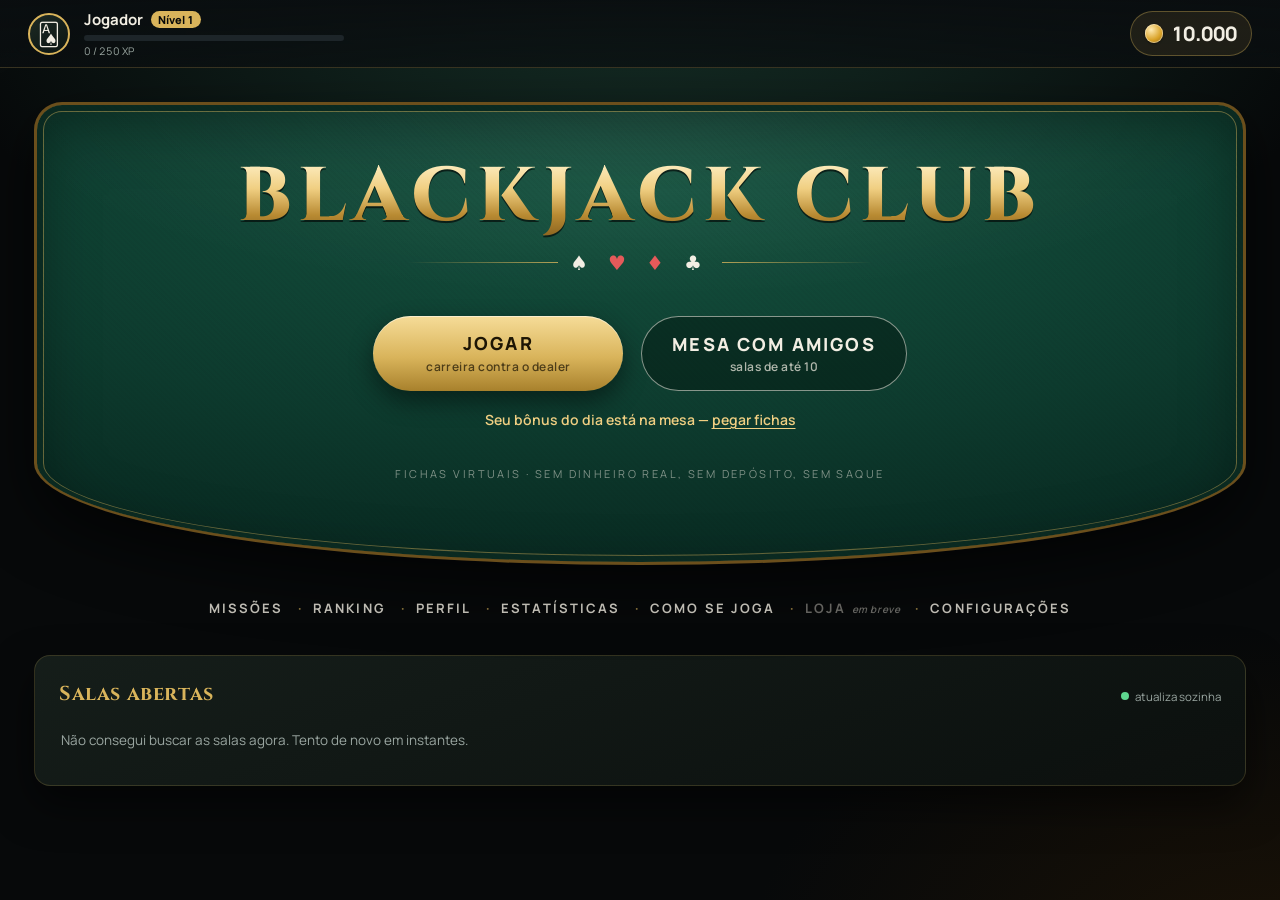
==== index.html @ 21fe03a3 "Menu refeito como mesa de feltro; itens secundarios viram linha de texto Co-Authored-By: Claude Opus" ====
<!doctype html>
<html lang="pt-BR">
<head>
<meta charset="utf-8">
<meta name="viewport" content="width=device-width, initial-scale=1, viewport-fit=cover">
<meta name="theme-color" content="#07090a">
<title>BlackJack Club</title>
<link rel="icon" href="data:image/svg+xml,<svg xmlns='http://www.w3.org/2000/svg' viewBox='0 0 32 32'><text y='26' font-size='26'>🂡</text></svg>">
<link rel="preconnect" href="https://fonts.googleapis.com">
<link rel="preconnect" href="https://fonts.gstatic.com" crossorigin>
<link rel="stylesheet" href="https://fonts.googleapis.com/css2?family=Cinzel:wght@600;700;800&family=Manrope:wght@400;500;600;700;800&display=swap">
<link rel="stylesheet" href="./src/ui/estilo.css">
</head>
<body>

<header id="topo">
  <button class="voltar" id="btn-voltar" hidden>← Menu</button>
  <div class="avatar" id="avatar">🂡</div>
  <div class="quem">
    <div class="nome"><span id="nome-jogador">Jogador</span><span class="nivel" id="nivel">Nível 1</span></div>
    <div class="barra"><i id="barra-xp" style="width:0%"></i></div>
    <div class="xp" id="texto-xp">0 / 250 XP</div>
  </div>
  <div id="saldo"><span class="moeda"></span> <span id="valor-saldo">0</span></div>
</header>

<main>
  <!-- ------------------------------------------------------------ menu -->
  <section class="tela rolavel ativa" id="tela-menu">
    <div class="folha">
      <!-- A entrada é uma mesa vista de cima: feltro, trilho dourado e a curva do lado
           dos jogadores. O que se faz no clube (jogar) fica em cima do feltro; o resto
           é uma linha de texto embaixo, como o cardápio da casa. -->
      <div class="mesa-entrada">
        <div class="marca">BLACKJACK CLUB</div>
        <div class="naipes">♠ <span class="r">♥</span> <span class="r">♦</span> ♣</div>
        <div class="acoes-entrada" id="acoes-entrada"></div>
        <button class="aviso-bonus" id="aviso-bonus" hidden></button>
        <div class="letreiro">Fichas virtuais · sem dinheiro real, sem depósito, sem saque</div>
      </div>
      <nav class="cardapio" id="menu-grade"></nav>

      <!-- Salas abertas já na entrada do jogo: quem chega vê onde tem mesa rolando. -->
      <div class="cartao">
        <div class="cabeca-salas">
          <h2>Salas abertas</h2>
          <span class="ao-vivo"><i></i> atualiza sozinha</span>
        </div>
        <div class="lista-salas" id="salas-abertas-menu"><div class="vazio">Procurando salas...</div></div>
      </div>
    </div>
  </section>

  <!-- ------------------------------------------------------------ jogo -->
  <section class="tela" id="tela-jogo">
    <div class="mesa" id="mesa">
      <div class="faixa-mesa"><b>BLACKJACK CLUB</b><span id="faixa-regras">BLACKJACK PAGA 3:2 · DEALER PARA NO 17</span></div>

      <div class="lado" id="lado-dealer">
        <div class="rotulo">Dealer <span id="valor-dealer"></span></div>
        <div class="maos"><div class="mao"><div class="cartas" id="cartas-dealer"></div></div></div>
      </div>

      <div class="meio"><div class="tiras" id="tiras-mesa"></div></div>

      <div class="lado" id="lado-jogador">
        <div class="maos" id="maos-jogador"></div>
        <div class="controles" id="controles">
          <div class="caixa-aposta" id="caixa-aposta">
            <span class="rot">APOSTA</span>
            <span class="vlr" id="valor-aposta">0</span>
            <button class="botao discreto" id="btn-limpar">LIMPAR</button>
            <button class="botao discreto" id="btn-repetir">REPETIR</button>
            <button class="botao discreto" id="btn-dobrar-aposta">DOBRAR</button>
          </div>
          <div class="fichas" id="fichas"></div>
          <div class="linha-botoes" id="acoes"></div>
          <div class="dica" id="dica"></div>
        </div>
      </div>
    </div>

    <aside class="lateral">
      <div class="cartao" style="grid-template-rows:auto auto">
        <h2 id="titulo-mesa">Mesa</h2>
        <div class="numeros" id="resumo-sessao"></div>
      </div>
      <div class="cartao">
        <h2>Últimas rodadas</h2>
        <div class="lista-rolagem" id="historico-lateral"></div>
      </div>
    </aside>
  </section>

  <!-- ----------------------------------------------------------- mesas -->
  <section class="tela rolavel" id="tela-mesas">
    <div class="folha">
      <div class="cartao">
        <h2>Escolha a mesa</h2>
        <div id="lista-mesas"></div>
      </div>
    </div>
  </section>

  <!-- --------------------------------------------------------- missões -->
  <section class="tela rolavel" id="tela-missoes">
    <div class="folha">
      <div class="cartao">
        <h2>Bônus diário</h2>
        <div class="trilha" id="trilha-bonus"></div>
        <div class="linha-botoes" style="margin-top:16px">
          <button class="botao ouro" id="btn-bonus">RESGATAR</button>
        </div>
      </div>
      <div class="grade-cartoes">
        <div class="cartao"><h2>Missões diárias</h2><div id="missoes-diarias"></div></div>
        <div class="cartao"><h2>Missões semanais</h2><div id="missoes-semanais"></div></div>
      </div>
      <div class="cartao"><h2>Conquistas</h2><div id="lista-conquistas"></div></div>
    </div>
  </section>

  <!-- ---------------------------------------------------- estatísticas -->
  <section class="tela rolavel" id="tela-estatisticas">
    <div class="folha">
      <div class="cartao"><h2>Estatísticas</h2><div class="numeros" id="numeros-stats"></div></div>
      <div class="cartao"><h2>Histórico de rodadas</h2><div id="historico-completo"></div></div>
    </div>
  </section>

  <!-- ---------------------------------------------------------- perfil -->
  <section class="tela rolavel" id="tela-perfil">
    <div class="folha">
      <div class="cartao">
        <h2>Perfil</h2>
        <div class="opcao">
          <div><b>Nome</b><small>Como você aparece no clube</small></div>
          <input class="entrada" id="entrada-nome" maxlength="18">
        </div>
        <div class="opcao">
          <div><b>Avatar</b><small>Escolha uma carta</small></div>
          <div class="linha-botoes" id="lista-avatares"></div>
        </div>
        <div class="numeros" id="numeros-perfil" style="margin-top:16px"></div>
      </div>
      <div class="cartao"><h2>Seus números para o ranking</h2><div class="numeros" id="numeros-ranking"></div>
        <p class="vazio">O ranking entre jogadores chega junto com o modo online, que precisa de servidor.
          Estes são os números que vão para lá.</p>
      </div>
    </div>
  </section>

  <!-- -------------------------------------------------------- tutorial -->
  <section class="tela rolavel" id="tela-tutorial">
    <div class="folha">
      <div class="cartao">
        <h2>Como se joga</h2>
        <div class="abas" id="tutorial-abas"></div>
      </div>
      <div class="cartao" id="tutorial-conteudo"></div>
      <div class="linha-botoes">
        <button class="botao discreto" id="btn-tutorial-anterior">ANTERIOR</button>
        <button class="botao ouro" id="btn-tutorial-proximo">PR&#211;XIMO</button>
      </div>
    </div>
  </section>

  <!-- --------------------------------------------------- configurações -->
  <section class="tela rolavel" id="tela-config">
    <div class="folha">
      <div class="cartao">
        <h2>Configurações</h2>
        <div class="opcao">
          <div><b>Música ambiente</b><small>Acorde grave no fundo da sala</small></div>
          <button class="chave" id="chave-musica"><i></i></button>
        </div>
        <div class="opcao">
          <div><b>Efeitos sonoros</b><small>Cartas, fichas e resultados</small></div>
          <button class="chave" id="chave-efeitos"><i></i></button>
        </div>
        <div class="opcao">
          <div><b>Tutorial</b><small>Rever as regras básicas do jogo</small></div>
          <button class="botao discreto" id="btn-tutorial">VER DE NOVO</button>
        </div>
        <div class="opcao">
          <div><b>Recomeçar</b><small>Apaga perfil, saldo, XP e histórico deste navegador</small></div>
          <button class="botao vermelho discreto" id="btn-zerar">APAGAR TUDO</button>
        </div>
      </div>
      <div class="cartao">
        <h2>Sobre</h2>
        <p class="vazio">BlackJack Club — modo carreira. 6 baralhos, Blackjack paga 3:2, dealer para no 17
          inclusive macio, late surrender e seguro 2:1. As fichas são virtuais e não têm nenhum valor
          fora do jogo.</p>
      </div>
    </div>
  </section>

  <!-- ------------------------------------------------ jogar com amigos -->
  <section class="tela rolavel" id="tela-amigos">
    <div class="folha">
      <div class="grade-cartoes">
        <div class="cartao">
          <h2>Criar sala</h2>
          <p class="vazio">Você define fichas iniciais, apostas, rodadas e tempo. Quem entrar
            joga com as fichas da sala, separadas da sua carreira.</p>
          <button class="botao ouro largo" id="btn-criar-sala" style="margin-top:14px">CRIAR SALA</button>
        </div>
        <div class="cartao">
          <h2>Entrar com código</h2>
          <p class="vazio">Seis letras e números, do jeito que o dono da mesa passou.</p>
          <div class="linha-botoes" style="margin-top:14px; justify-content:flex-start">
            <input class="entrada codigo-grande" id="entrada-codigo" placeholder="BX72K9" maxlength="6"
              autocomplete="off" autocapitalize="characters" spellcheck="false">
            <button class="botao verde" id="btn-entrar-codigo">ENTRAR</button>
          </div>
        </div>
      </div>
      <div class="cartao">
        <div class="cabeca-salas">
          <h2>Salas abertas</h2>
          <span class="ao-vivo"><i></i> atualiza sozinha</span>
        </div>
        <div class="lista-salas" id="salas-publicas"><div class="vazio">Procurando salas...</div></div>
      </div>
    </div>
  </section>

  <!-- ------------------------------------------------------ criar sala -->
  <section class="tela rolavel" id="tela-criar">
    <div class="folha">
      <div class="cartao">
        <h2>Regras da sala</h2>
        <div id="campos-criar"></div>
        <div class="linha-botoes" style="margin-top:18px">
          <button class="botao ouro largo" id="btn-confirmar-criar">ABRIR A MESA</button>
        </div>
      </div>
    </div>
  </section>

  <!-- ------------------------------------------------------- sala viva -->
  <section class="tela rolavel" id="tela-sala">
    <div class="folha" id="sala-lobby">
      <div class="cartao">
        <h2 id="lobby-nome">Sala</h2>
        <div class="convite">
          <div>
            <span class="rot">CÓDIGO DA SALA</span>
            <div class="codigo-sala" id="lobby-codigo">------</div>
          </div>
          <button class="botao discreto" id="btn-copiar-link">COPIAR CONVITE</button>
        </div>
        <div class="numeros" id="lobby-regras" style="margin-top:16px"></div>
      </div>
      <div class="cartao">
        <h2>Jogadores</h2>
        <div class="opcao">
          <div><b>Seu nome na mesa</b><small>D&#225; para trocar at&#233; a partida come&#231;ar</small></div>
          <div class="linha-botoes">
            <input class="entrada" id="lobby-meu-nome" maxlength="18" autocomplete="off">
            <button class="botao discreto" id="btn-salvar-nome">SALVAR</button>
          </div>
        </div>
        <div class="lugar-crupie" id="lobby-crupie" hidden>
          <span class="ic">🎩</span>
          <span><b>Crupiê</b><small id="lobby-crupie-quem"></small></span>
          <button class="botao ouro" id="btn-crupie">QUERO SER O CRUPIÊ</button>
        </div>
        <div id="lobby-jogadores"></div>
        <div class="linha-botoes" style="margin-top:16px">
          <button class="botao verde" id="btn-pronto">ESTOU PRONTO</button>
          <button class="botao ouro" id="btn-iniciar-partida" hidden>INICIAR PARTIDA</button>
        </div>
      </div>
    </div>

    <div class="mesa-online" id="sala-mesa" hidden>
      <div class="pano">
        <div class="feltro" id="feltro">
          <svg class="pintura" viewBox="0 0 1000 640" preserveAspectRatio="xMidYMid slice" aria-hidden="true">
            <!-- As curvas do letreiro ficam na faixa livre entre o dealer e os
                 lugares; os riscos brancos acompanham a borda da mesa. -->
            <defs>
              <path id="arco-alto" d="M 175 300 Q 500 208 825 300"></path>
              <path id="arco-baixo" d="M 230 352 Q 500 280 770 352"></path>
            </defs>
            <path d="M 80 292 Q 500 548 920 292" class="risco"></path>
            <path d="M 30 250 Q 500 540 970 250" class="risco fina"></path>
            <text class="texto-mesa grande">
              <textPath href="#arco-alto" startOffset="50%" text-anchor="middle">
                BLACKJACK PAGA 3 PARA 2
              </textPath>
            </text>
            <!-- Nada de regra do dealer aqui: no feltro fica o que interessa a
                 quem aposta. A regra do dealer mora no tutorial. -->
            <text class="texto-mesa media">
              <textPath href="#arco-baixo" startOffset="50%" text-anchor="middle" id="texto-limites">
                APOSTA DE 500 A 5.000
              </textPath>
            </text>
          </svg>

          <div class="topo-sala">
            <span class="canto">
              <span class="etiqueta" id="sala-rodada">Rodada</span>
              <button class="etiqueta so-celular" id="btn-ranking-celular">RANKING &#127942;</button>
            </span>
            <span class="etiqueta">Sala <b id="sala-codigo-mesa"></b></span>
          </div>

          <div class="lugar-dealer">
            <div class="rotulo"><span id="sala-nome-dealer">Dealer</span> <span id="sala-valor-dealer"></span></div>
            <div class="cartas" id="sala-cartas-dealer"></div>
          </div>

          <div class="lugares" id="sala-lugares"></div>
        </div>

        <div class="painel-inferior">
          <div class="relogio" id="sala-relogio" hidden></div>
          <div class="caixa-aposta">
            <span class="rot">SUAS FICHAS</span>
            <span class="vlr" id="sala-minhas-fichas">0</span>
          </div>
          <div class="linha-botoes" id="sala-fichas"></div>
          <div class="linha-botoes" id="sala-acoes"></div>
          <div class="dica" id="sala-dica"></div>
        </div>
      </div>

      <aside class="lateral">
        <div class="cartao" style="grid-template-rows:auto auto">
          <h2>Ranking da sala</h2>
          <div id="sala-ranking"></div>
        </div>
        <div class="cartao">
          <h2>Rodadas</h2>
          <div class="lista-rolagem" id="sala-historico"></div>
        </div>
      </aside>
    </div>
  </section>
</main>

<div id="anuncio"><b></b><span></span></div>
<div id="torradas"></div>

<div class="fundo-modal" id="modal">
  <div class="modal">
    <h2 id="modal-titulo"></h2>
    <div id="modal-corpo"></div>
    <div class="rodape" id="modal-rodape"></div>
  </div>
</div>

<script type="module" src="./src/ui/app.js"></script>
</body>
</html>
---- src/ui/estilo.css ----
/* BlackJack Club — cassino moderno: preto, verde fundo, dourado nos detalhes.
   Pensado para o toque primeiro; em telas largas o layout cresce em vez de
   sobrar espaço vazio. */

:root {
  --preto: #07090a;
  --carvao: #10161a;
  --feltro: #0d3b2e;
  --feltro-claro: #14513e;
  --feltro-borda: #072a20;
  --ouro: #d9b45b;
  --ouro-forte: #f0cf82;
  --creme: #f2eee3;
  --cinza: #9aa6a1;
  --verde: #5ed68f;
  --vermelho: #e55a5a;
  --azul: #6fa8dc;
  --raio: 16px;
  --sombra: 0 18px 42px rgba(0, 0, 0, .55);
  --topo: 68px;
  --carta-l: clamp(70px, min(20vw, 15vh), 108px);
  /* Manrope no texto; Cinzel, maiúscula romana de letreiro de cassino, no logo e nos títulos.
     Sem internet, cai nas fontes do sistema e nada quebra. */
  --fonte: 'Manrope', 'Segoe UI', system-ui, -apple-system, Roboto, sans-serif;
  --fonte-titulo: 'Cinzel', Georgia, 'Times New Roman', serif;
}

* { box-sizing: border-box; -webkit-tap-highlight-color: transparent; }

/* Regra de ouro: `hidden` esconde mesmo. Sem isto, qualquer `display: grid`
   escrito depois vence o atributo e o elemento continua na tela — foi assim
   que o lobby ficou aparecendo por cima da mesa. */
[hidden] { display: none !important; }

html, body {
  margin: 0;
  height: 100%;
  background: var(--preto);
  color: var(--creme);
  font-family: var(--fonte);
  overscroll-behavior: none;
  /* Números de largura igual: saldo e cronômetro não tremem quando mudam. */
  font-variant-numeric: tabular-nums;
  -webkit-font-smoothing: antialiased;
}

body {
  background:
    radial-gradient(1200px 700px at 50% -8%, #17342a 0%, transparent 62%),
    radial-gradient(900px 600px at 100% 110%, #1b1206 0%, transparent 60%),
    var(--preto);
}

button { font-family: inherit; color: inherit; border: 0; background: none; cursor: pointer; }
button:disabled { cursor: default; }
h1, h2, h3 { margin: 0; font-weight: 700; letter-spacing: .3px; }
h2 { font-family: var(--fonte-titulo); letter-spacing: .6px; }

/* ------------------------------------------------------------------ topo */

#topo {
  position: sticky; top: 0; z-index: 30;
  height: var(--topo);
  display: flex; align-items: center; gap: 14px;
  padding: 0 clamp(12px, 2.4vw, 28px);
  background: linear-gradient(180deg, rgba(10,14,16,.96), rgba(10,14,16,.72));
  backdrop-filter: blur(10px);
  border-bottom: 1px solid rgba(217, 180, 91, .22);
}

#topo .avatar {
  width: 42px; height: 42px; border-radius: 50%;
  display: grid; place-items: center; font-size: 22px;
  background: linear-gradient(145deg, #1d2a24, #0c1512);
  border: 2px solid var(--ouro);
  flex: none;
}

#topo .quem { min-width: 0; flex: 1; }
#topo .nome { font-weight: 700; font-size: 15px; display: flex; align-items: center; gap: 8px; }
#topo .nivel {
  font-size: 11px; color: var(--preto); background: var(--ouro);
  padding: 1px 7px; border-radius: 999px; font-weight: 800; white-space: nowrap;
}
#topo .nome span:first-child { overflow: hidden; text-overflow: ellipsis; white-space: nowrap; }
#topo .barra {
  margin-top: 5px; height: 6px; width: min(260px, 40vw);
  background: #1d2529; border-radius: 999px; overflow: hidden;
}
#topo .barra i { display: block; height: 100%; background: linear-gradient(90deg, var(--ouro), var(--ouro-forte)); }
#topo .xp { font-size: 10.5px; color: var(--cinza); margin-top: 3px; }

#saldo {
  display: flex; align-items: center; gap: 8px;
  font-weight: 800; font-size: clamp(15px, 2.4vw, 20px);
  padding: 8px 14px; border-radius: 999px;
  background: rgba(217, 180, 91, .1);
  border: 1px solid rgba(217, 180, 91, .35);
  white-space: nowrap;
}
#saldo.subindo { animation: pulsa-ouro .6s ease; }
@keyframes pulsa-ouro {
  50% { background: rgba(217, 180, 91, .34); transform: scale(1.06); }
}

.voltar {
  font-size: 14px; padding: 8px 14px; border-radius: 999px;
  border: 1px solid rgba(242, 238, 227, .22); color: var(--creme);
}
.voltar:hover { background: rgba(242, 238, 227, .08); }
/* Em tela estreita o botão vira só a seta, para o nome caber inteiro. */
@media (max-width: 480px) {
  .voltar { font-size: 0; padding: 9px 12px; }
  .voltar::before { content: '←'; font-size: 17px; }
}

/* ----------------------------------------------------------------- telas */

main { height: calc(100% - var(--topo)); overflow: hidden; }
.tela { display: none; height: 100%; overflow-y: auto; }
.tela.ativa { display: block; }
.tela.rolavel { padding: clamp(16px, 3vw, 34px); }

.folha {
  max-width: 1180px; margin: 0 auto;
  display: grid; gap: clamp(14px, 2vw, 22px);
}

.cartao {
  background: linear-gradient(160deg, rgba(23,32,28,.92), rgba(12,17,15,.92));
  border: 1px solid rgba(217, 180, 91, .18);
  border-radius: var(--raio);
  padding: clamp(16px, 2.4vw, 24px);
  box-shadow: var(--sombra);
}
.cartao h2 { font-size: clamp(16px, 2.2vw, 20px); color: var(--ouro); margin-bottom: 14px; }

/* ------------------------------------------------------------------ menu */

#tela-menu .folha { max-width: 1240px; }

/* A entrada: mesa de blackjack vista de cima. Feltro, trilho dourado em volta e a
   borda de baixo curva, que é o lado onde os jogadores sentam. */
.mesa-entrada {
  position: relative; text-align: center;
  padding: clamp(34px, 6vh, 64px) clamp(16px, 4vw, 48px) clamp(56px, 9vh, 96px);
  background:
    radial-gradient(90% 70% at 50% 0%, rgba(255,255,255,.07), transparent 60%),
    radial-gradient(120% 100% at 50% 20%, var(--feltro-claro) 0%, var(--feltro) 50%, #06201a 100%);
  border: 3px solid #6b4f1c;
  border-radius: 28px 28px 50% 50% / 28px 28px 22% 22%;
  box-shadow:
    inset 0 0 0 6px #0a2a21,
    inset 0 0 0 7px rgba(217,180,91,.45),
    inset 0 18px 60px rgba(0,0,0,.35),
    0 24px 60px rgba(0,0,0,.6);
  overflow: hidden;
}
/* Trama do feltro: listras finíssimas, só para o verde não parecer tinta chapada. */
.mesa-entrada::before {
  content: ''; position: absolute; inset: 0; pointer-events: none; opacity: .5;
  background: repeating-linear-gradient(45deg, rgba(0,0,0,.05) 0 2px, transparent 2px 4px);
}
.mesa-entrada > * { position: relative; }

.mesa-entrada .marca {
  font-family: var(--fonte-titulo);
  font-size: clamp(34px, 7vw, 76px);
  font-weight: 800; letter-spacing: .08em; line-height: 1.02;
  background: linear-gradient(180deg, #fff1c9 0%, var(--ouro-forte) 38%, #b88a32 72%, #8a6420 100%);
  -webkit-background-clip: text; background-clip: text; color: transparent;
  filter: drop-shadow(0 2px 0 rgba(0,0,0,.6));
}
.mesa-entrada .naipes {
  display: flex; align-items: center; justify-content: center; gap: 12px;
  font-size: clamp(15px, 2.2vw, 20px); letter-spacing: 8px; margin-top: 12px; color: var(--creme);
}
.mesa-entrada .naipes::before, .mesa-entrada .naipes::after {
  content: ''; height: 1px; width: clamp(40px, 12vw, 150px);
  background: linear-gradient(90deg, transparent, rgba(217,180,91,.8));
}
.mesa-entrada .naipes::after { transform: scaleX(-1); }
.mesa-entrada .naipes .r { color: var(--vermelho); }

.acoes-entrada {
  display: flex; justify-content: center; gap: clamp(10px, 2vw, 18px); flex-wrap: wrap;
  margin-top: clamp(26px, 4.5vh, 42px);
}
.acao-entrada {
  min-width: min(100%, 250px); padding: 15px 30px; border-radius: 999px;
  display: grid; gap: 2px; justify-items: center;
  transition: transform .14s ease, box-shadow .14s ease, background .14s ease;
}
.acao-entrada b { font-size: clamp(15px, 1.8vw, 18px); font-weight: 800; letter-spacing: .12em; }
.acao-entrada span { font-size: 12px; font-weight: 600; letter-spacing: .04em; opacity: .72; }
.acao-entrada:hover { transform: translateY(-2px); }
.acao-entrada.principal {
  background: linear-gradient(180deg, #f6dc98, var(--ouro) 55%, #a8812c);
  color: #1d1504;
  box-shadow: 0 1px 0 rgba(255,255,255,.5) inset, 0 10px 24px rgba(0,0,0,.45);
}
.acao-entrada.principal:hover { box-shadow: 0 1px 0 rgba(255,255,255,.5) inset, 0 14px 30px rgba(0,0,0,.5); }
.acao-entrada.secundaria {
  color: var(--creme); background: rgba(4,20,15,.45);
  border: 1.5px solid rgba(242,238,227,.55);
}
.acao-entrada.secundaria:hover { background: rgba(4,20,15,.7); border-color: var(--creme); }

.aviso-bonus {
  display: block; margin: 18px auto 0; font-size: 14px; color: var(--ouro-forte); font-weight: 600;
}
.aviso-bonus u { text-underline-offset: 3px; }
.aviso-bonus:hover u { color: #fff1c9; }

/* Letreiro impresso no feltro, como o "BLACKJACK PAGA 3 PARA 2" de uma mesa. */
.mesa-entrada .letreiro {
  margin-top: clamp(22px, 4vh, 36px);
  font-size: 11px; letter-spacing: .22em; text-transform: uppercase;
  color: rgba(242,238,227,.5);
}

/* O resto da casa: uma linha de texto, sem caixa nem ícone. */
.cardapio {
  display: flex; flex-wrap: wrap; justify-content: center; align-items: center;
  gap: 4px clamp(6px, 1.4vw, 14px);
  padding: 2px 0 6px;
}
.item-cardapio {
  position: relative; padding: 10px 8px;
  font-size: 13px; font-weight: 700; letter-spacing: .16em; text-transform: uppercase;
  color: rgba(242,238,227,.78);
  transition: color .14s ease;
}
.item-cardapio:not(:last-child)::after {
  content: '·'; position: absolute; right: calc(-1 * clamp(6px, 1.4vw, 14px) / 2 - 3px);
  color: rgba(217,180,91,.6); letter-spacing: 0;
}
.item-cardapio:hover { color: var(--ouro-forte); }
.item-cardapio.breve { color: rgba(242,238,227,.4); }
.item-cardapio small { font-size: 10px; letter-spacing: .06em; text-transform: none; font-weight: 600; font-style: italic; }

/* No celular o cardápio vira lista de duas colunas com filete entre as linhas. */
@media (max-width: 560px) {
  .mesa-entrada { border-radius: 22px 22px 50% 50% / 22px 22px 12% 12%; }
  .acao-entrada { width: 100%; }
  .cardapio { display: grid; grid-template-columns: 1fr 1fr; gap: 0; }
  .item-cardapio { padding: 14px 6px; border-bottom: 1px solid rgba(217,180,91,.14); }
  .item-cardapio::after { display: none; }
  .item-cardapio:last-child:nth-child(odd) { grid-column: 1 / -1; border-bottom: 0; }
}

/* ------------------------------------------------------------- mesa/jogo */

#tela-jogo { display: none; }
#tela-jogo.ativa { display: grid; }
#tela-jogo {
  grid-template-columns: 1fr;
  grid-template-rows: 1fr;
  height: 100%;
}
@media (min-width: 1100px) {
  #tela-jogo.ativa { grid-template-columns: minmax(0, 1fr) 330px; gap: 18px; padding: 18px; }
}

.mesa {
  position: relative;
  display: grid;
  grid-template-rows: auto 1fr auto;
  min-height: 0;
  padding: clamp(8px, 1.6vh, 18px) clamp(10px, 2vw, 22px) clamp(10px, 2vh, 18px);
  background:
    radial-gradient(120% 78% at 50% 6%, var(--feltro-claro) 0%, var(--feltro) 46%, #071f18 100%);
  border: 2px solid rgba(217, 180, 91, .28);
  border-radius: clamp(18px, 3vw, 34px);
  box-shadow: inset 0 0 90px rgba(0,0,0,.5), var(--sombra);
  overflow: hidden;
}
@media (max-width: 1099px) { .mesa { border-radius: 0; border-left: 0; border-right: 0; } }

.mesa::after {
  content: ''; position: absolute; inset: 14px;
  border: 1px solid rgba(217, 180, 91, .16); border-radius: inherit; pointer-events: none;
}

.faixa-mesa {
  position: absolute; left: 50%; top: 42%; transform: translate(-50%, -50%);
  text-align: center; pointer-events: none; opacity: .18;
}
.faixa-mesa b { font-family: var(--fonte-titulo); font-size: clamp(17px, 2.9vw, 30px); letter-spacing: 5px; color: var(--ouro-forte); }
.faixa-mesa span { display: block; font-size: clamp(10px, 1.4vw, 13px); letter-spacing: 3px; color: var(--creme); }

/* O miolo da mesa: em tela larga ele fica limpo, porque a lateral já mostra os
   números. Em celular, onde não existe lateral, esse espaço vira o painel. */
.meio { display: grid; place-items: center; min-height: 0; z-index: 2; }
.tiras { display: none; gap: 8px; flex-wrap: wrap; justify-content: center; max-width: 92%; }
@media (max-width: 1099px) { .tiras { display: flex; } }
/* No celular as pílulas ocupam o miolo, então a marca d'água sai de cena. */
@media (max-width: 1099px) { .faixa-mesa { display: none; } }
.pilula {
  display: inline-flex; align-items: baseline; gap: 5px;
  font-size: 11.5px; color: rgba(242,238,227,.66);
  background: rgba(7,9,10,.42); border: 1px solid rgba(217,180,91,.22);
  padding: 5px 11px; border-radius: 999px;
}
.pilula b { font-size: 14px; color: var(--ouro-forte); }
.pilula.mais b { color: var(--verde); }
.pilula.menos b { color: var(--vermelho); }
.marcas { display: flex; gap: 5px; align-items: center; }
.marca-res { width: 9px; height: 9px; border-radius: 50%; background: var(--cinza); }
.marca-res.ganhou { background: var(--verde); }
.marca-res.perdeu { background: var(--vermelho); }
.marca-res.empatou { background: var(--azul); }
.marca-res.bj { background: var(--ouro); }

.lado { display: grid; justify-items: center; gap: 6px; z-index: 2; }
.lado .rotulo {
  font-size: 11px; letter-spacing: 2.4px; color: rgba(242,238,227,.62); text-transform: uppercase;
}

.maos { display: flex; gap: clamp(8px, 1.6vw, 20px); justify-content: center; flex-wrap: wrap; }

.mao { display: grid; justify-items: center; gap: 6px; padding: 8px; border-radius: 14px; transition: background .2s; }
.mao.ativa { background: rgba(217, 180, 91, .12); box-shadow: 0 0 0 1px rgba(217,180,91,.35) inset; }
.mao .cartas { display: flex; }
.mao .cartas .carta:not(:first-child) { margin-left: calc(var(--carta-l) * -0.2); }
/* Mão comprida encolhe o leque em vez de vazar a tela. */
.mao .cartas:has(.carta:nth-child(5)) .carta:not(:first-child) { margin-left: calc(var(--carta-l) * -0.46); }
.mao .info { display: flex; align-items: center; gap: 8px; }

.valor {
  font-weight: 800; font-size: clamp(13px, 1.9vw, 17px);
  padding: 3px 11px; border-radius: 999px;
  background: rgba(7,9,10,.72); border: 1px solid rgba(242,238,227,.2);
}
.valor.bom { border-color: var(--verde); color: var(--verde); }
.valor.ruim { border-color: var(--vermelho); color: var(--vermelho); }
.valor.bj { border-color: var(--ouro); color: var(--ouro-forte); }

.etiqueta {
  font-size: 10.5px; font-weight: 800; letter-spacing: 1px;
  padding: 3px 9px; border-radius: 999px; background: rgba(0,0,0,.5);
  border: 1px solid rgba(242,238,227,.24);
}
.etiqueta.ganhou { border-color: var(--verde); color: var(--verde); }
.etiqueta.perdeu { border-color: var(--vermelho); color: var(--vermelho); }
.etiqueta.empatou { border-color: var(--azul); color: var(--azul); }

.aposta-na-mesa {
  display: inline-flex; align-items: center; gap: 6px;
  font-size: 12px; font-weight: 700; color: var(--ouro-forte);
  background: rgba(7,9,10,.6); padding: 3px 10px; border-radius: 999px;
  border: 1px solid rgba(217,180,91,.3);
}

/* -------------------------------------------------------------- cartas */

.carta {
  position: relative;
  width: var(--carta-l);
  aspect-ratio: 5 / 7;
  perspective: 900px;
  transform-style: preserve-3d;
  transition: transform .45s cubic-bezier(.2,.8,.3,1);
  flex: none;
}
.carta .face {
  position: absolute; inset: 0;
  border-radius: calc(var(--carta-l) * .09);
  backface-visibility: hidden;
  box-shadow: 0 6px 16px rgba(0,0,0,.45);
  transition: transform .45s cubic-bezier(.2,.8,.3,1);
}
.carta .frente {
  background: linear-gradient(160deg, #fffdf7, #eae3d2);
  color: #16191c;
  transform: rotateY(0deg);
  display: grid;
  padding: 6%;
}
.carta.vermelha .frente { color: #c0392b; }
.carta .verso {
  transform: rotateY(180deg);
  background:
    repeating-linear-gradient(45deg, #17493a 0 6px, #0f3a2d 6px 12px);
  border: 2px solid var(--ouro);
}
.carta .verso span {
  position: absolute; inset: 14%;
  border: 1px solid rgba(217,180,91,.55); border-radius: 4px;
}
.carta.virada .frente { transform: rotateY(-180deg); }
.carta.virada .verso { transform: rotateY(0deg); }

.carta .canto {
  font-family: var(--fonte-titulo); font-weight: 700; line-height: 1;
  font-size: calc(var(--carta-l) * .22);
  display: flex; flex-direction: column; align-items: center;
}
.carta .canto i { font-style: normal; font-size: calc(var(--carta-l) * .2); }
.carta .canto.cima { align-self: start; justify-self: start; }
.carta .canto.baixo { align-self: end; justify-self: end; transform: rotate(180deg); }
.carta .centro {
  position: absolute; inset: 0; display: grid; place-items: center;
  font-size: calc(var(--carta-l) * .46); opacity: .92;
}

.carta.entrando { animation: chega-carta .34s cubic-bezier(.2,.8,.3,1); }
@keyframes chega-carta {
  from { transform: translate(38vw, -34vh) rotate(22deg) scale(.7); opacity: 0; }
  to { transform: none; opacity: 1; }
}

/* ------------------------------------------------------------- controles */

.controles { display: grid; gap: 10px; justify-items: center; z-index: 3; }

.fichas { display: flex; gap: clamp(6px, 1.4vw, 12px); flex-wrap: wrap; justify-content: center; }
.ficha {
  width: clamp(48px, 7.4vmin, 66px); height: clamp(48px, 7.4vmin, 66px);
  border-radius: 50%; display: grid; place-items: center;
  font-weight: 800; font-size: clamp(11px, 1.7vmin, 14px); color: #fff;
  border: 3px dashed rgba(255,255,255,.75);
  box-shadow: 0 6px 14px rgba(0,0,0,.45);
  transition: transform .12s ease, filter .12s ease;
}
.ficha:hover:not(:disabled) { transform: translateY(-4px); }
.ficha:disabled { filter: grayscale(.8) brightness(.55); }
.ficha.f50 { background: radial-gradient(circle at 34% 28%, #6fb3ff, #1c5fa8); }
.ficha.f100 { background: radial-gradient(circle at 34% 28%, #7be0a1, #17794a); }
.ficha.f500 { background: radial-gradient(circle at 34% 28%, #ff8b8b, #a32020); }
.ficha.f1000 { background: radial-gradient(circle at 34% 28%, #d5b3ff, #5a2ea6); }
.ficha.f5000 { background: radial-gradient(circle at 34% 28%, #ffd98b, #a87611); }
.ficha.f10000 { background: radial-gradient(circle at 34% 28%, #d8e2e6, #5a6a70); color: #10161a; }

.linha-botoes { display: flex; gap: 10px; flex-wrap: wrap; justify-content: center; }

.botao {
  min-height: 52px; min-width: 116px;
  padding: 0 clamp(16px, 2.4vw, 26px);
  border-radius: 14px;
  font-weight: 800; font-size: clamp(13px, 1.9vw, 16px); letter-spacing: .6px;
  background: linear-gradient(165deg, #1e2a26, #121a17);
  border: 1px solid rgba(217,180,91,.38);
  color: var(--creme);
  transition: transform .12s ease, box-shadow .12s ease, opacity .12s;
}
.botao:hover:not(:disabled) { transform: translateY(-2px); box-shadow: 0 10px 22px rgba(0,0,0,.4); }
.botao:active:not(:disabled) { transform: translateY(0); }
.botao:disabled { opacity: .34; }
.botao.ouro { background: linear-gradient(165deg, var(--ouro-forte), #a17c25); color: #1a1405; border-color: #f7e2ac; }
.botao.verde { background: linear-gradient(165deg, #3fa46c, #1c6440); border-color: #6fe0a3; }
.botao.vermelho { background: linear-gradient(165deg, #c0504e, #7c2b2a); border-color: #ef9a98; }
.botao.discreto { min-height: 42px; min-width: 0; font-size: 13px; border-color: rgba(242,238,227,.2); }
.botao.largo { min-width: 190px; }

.caixa-aposta {
  display: flex; align-items: center; gap: 12px; flex-wrap: wrap; justify-content: center;
  background: rgba(7,9,10,.55); border: 1px solid rgba(217,180,91,.3);
  padding: 8px 16px; border-radius: 999px;
}
.caixa-aposta .rot { font-size: 11px; letter-spacing: 2px; color: var(--cinza); }
.caixa-aposta .vlr { font-size: clamp(17px, 2.6vw, 23px); font-weight: 800; color: var(--ouro-forte); }

.dica { font-size: 12px; color: rgba(242,238,227,.6); text-align: center; min-height: 16px; }

/* ------------------------------------------------------------- lateral */

.lateral { display: none; min-height: 0; grid-template-rows: auto 1fr; gap: 14px; }
@media (min-width: 1100px) { .lateral { display: grid; } }
.lateral .cartao { overflow: hidden; display: grid; grid-template-rows: auto 1fr; min-height: 0; }
.lista-rolagem { overflow-y: auto; display: grid; gap: 8px; align-content: start; padding-right: 4px; }

.linha-hist {
  display: grid; grid-template-columns: 1fr auto; gap: 4px 10px;
  padding: 9px 11px; border-radius: 10px;
  background: rgba(255,255,255,.035); border-left: 3px solid var(--cinza);
  font-size: 12.5px;
}
.linha-hist.ganhou { border-left-color: var(--verde); }
.linha-hist.perdeu { border-left-color: var(--vermelho); }
.linha-hist.empatou { border-left-color: var(--azul); }
.linha-hist.bj { border-left-color: var(--ouro); }
.linha-hist .lucro { font-weight: 800; }
.linha-hist .lucro.mais { color: var(--verde); }
.linha-hist .lucro.menos { color: var(--vermelho); }
.linha-hist .cartas-txt { grid-column: 1 / -1; color: var(--cinza); font-size: 11.5px; }

/* --------------------------------------------------------------- avisos */

#anuncio {
  position: fixed; left: 50%; top: 40%; transform: translate(-50%, -50%) scale(.85);
  z-index: 60; pointer-events: none; opacity: 0;
  text-align: center; padding: 18px 40px; border-radius: 20px;
  background: rgba(7,9,10,.82); border: 2px solid var(--ouro);
  box-shadow: 0 24px 60px rgba(0,0,0,.6); backdrop-filter: blur(6px);
}
#anuncio.aparece { animation: anuncia 1.5s ease forwards; }
#anuncio b { display: block; font-size: clamp(24px, 5vw, 44px); letter-spacing: 2px; color: var(--ouro-forte); }
#anuncio span { display: block; font-size: clamp(13px, 2vw, 17px); color: var(--creme); margin-top: 4px; }
#anuncio.ganhou { border-color: var(--verde); }
#anuncio.ganhou b { color: var(--verde); }
#anuncio.perdeu { border-color: var(--vermelho); }
#anuncio.perdeu b { color: var(--vermelho); }
@keyframes anuncia {
  0% { opacity: 0; transform: translate(-50%, -50%) scale(.8); }
  16% { opacity: 1; transform: translate(-50%, -50%) scale(1.04); }
  26% { transform: translate(-50%, -50%) scale(1); }
  78% { opacity: 1; }
  100% { opacity: 0; transform: translate(-50%, -58%) scale(1); }
}

#torradas { position: fixed; right: 16px; bottom: 16px; z-index: 70; display: grid; gap: 8px; justify-items: end; }
.torrada {
  background: rgba(12,20,17,.95); border: 1px solid var(--ouro);
  border-radius: 12px; padding: 11px 16px; font-size: 13px; font-weight: 600;
  box-shadow: var(--sombra); animation: torra 3.4s ease forwards;
  max-width: min(320px, 78vw);
}
.torrada .premio { color: var(--ouro-forte); font-weight: 800; }
@keyframes torra {
  0% { opacity: 0; transform: translateX(30px); }
  8%, 86% { opacity: 1; transform: none; }
  100% { opacity: 0; transform: translateX(30px); }
}

/* --------------------------------------------------------------- modais */

.fundo-modal {
  position: fixed; inset: 0; z-index: 80;
  display: none; align-items: center; justify-content: center;
  background: rgba(4,7,6,.72); backdrop-filter: blur(5px); padding: 20px;
}
.fundo-modal.aberto { display: flex; }
.modal {
  width: min(560px, 100%); max-height: 86vh; overflow-y: auto;
  background: linear-gradient(160deg, #18221e, #0c1310);
  border: 1px solid var(--ouro); border-radius: 20px;
  padding: clamp(20px, 3vw, 30px); box-shadow: var(--sombra);
}
.modal h2 { color: var(--ouro); font-size: clamp(18px, 3vw, 24px); margin-bottom: 10px; }
.modal p { color: rgba(242,238,227,.82); line-height: 1.6; font-size: 14.5px; }
.modal .rodape { display: flex; gap: 10px; justify-content: flex-end; margin-top: 18px; flex-wrap: wrap; }

/* --------------------------------------------------------------- listas */

.grade-cartoes { display: grid; gap: clamp(12px, 1.8vw, 18px); grid-template-columns: repeat(auto-fit, minmax(270px, 1fr)); }

.item {
  display: grid; grid-template-columns: auto 1fr auto; gap: 12px; align-items: center;
  padding: 13px 15px; border-radius: 12px;
  background: rgba(255,255,255,.04); border: 1px solid rgba(242,238,227,.08);
}
.item + .item { margin-top: 9px; }
.item .ic { font-size: 22px; }
.item b { display: block; font-size: 14px; }
.item small { color: var(--cinza); font-size: 12px; }
.item.feito { border-color: rgba(94,214,143,.45); background: rgba(94,214,143,.08); }
.item .premio { color: var(--ouro-forte); font-weight: 800; font-size: 13px; white-space: nowrap; }

.progresso { height: 6px; border-radius: 999px; background: rgba(0,0,0,.45); margin-top: 7px; overflow: hidden; }
.progresso i { display: block; height: 100%; background: linear-gradient(90deg, var(--verde), #a8f0c6); }

.numeros { display: grid; gap: 10px; grid-template-columns: repeat(auto-fit, minmax(140px, 1fr)); }
.numero {
  padding: 14px; border-radius: 12px; text-align: center;
  background: rgba(255,255,255,.04); border: 1px solid rgba(242,238,227,.08);
}
.numero b { display: block; font-size: clamp(18px, 2.6vw, 24px); color: var(--ouro-forte); }
.numero span { font-size: 11.5px; color: var(--cinza); letter-spacing: .4px; }

.mesa-item {
  display: grid; grid-template-columns: 1fr auto; gap: 8px; align-items: center;
  padding: 15px 17px; border-radius: 14px; width: 100%; text-align: left;
  background: linear-gradient(150deg, rgba(23,32,28,.9), rgba(12,17,15,.9));
  border: 1px solid rgba(217,180,91,.2);
}
.mesa-item + .mesa-item { margin-top: 10px; }
.mesa-item:hover:not(:disabled) { border-color: var(--ouro); }
.mesa-item:disabled { opacity: .45; }
.mesa-item.escolhida { border-color: var(--verde); background: rgba(94,214,143,.1); }
.mesa-item b { font-size: 16px; }
.mesa-item small { display: block; color: var(--cinza); font-size: 12.5px; margin-top: 3px; }
.mesa-item .req { font-size: 11.5px; color: var(--ouro-forte); }

.trilha { display: flex; gap: 8px; flex-wrap: wrap; }
.dia {
  flex: 1 1 88px; padding: 12px 8px; border-radius: 12px; text-align: center;
  background: rgba(255,255,255,.04); border: 1px solid rgba(242,238,227,.1);
}
.dia.passou { border-color: rgba(94,214,143,.5); background: rgba(94,214,143,.1); }
.dia.hoje { border-color: var(--ouro); background: rgba(217,180,91,.14); }
.dia span { display: block; font-size: 11px; color: var(--cinza); }
.dia b { font-size: 15px; color: var(--ouro-forte); }

.opcao { display: flex; align-items: center; justify-content: space-between; gap: 14px; padding: 12px 0; }
.opcao + .opcao { border-top: 1px solid rgba(242,238,227,.08); }
.opcao b { font-size: 14px; }
.opcao small { display: block; color: var(--cinza); font-size: 12px; }

.chave { width: 52px; height: 30px; border-radius: 999px; background: #2a3430; position: relative; flex: none; border: 1px solid rgba(242,238,227,.14); }
.chave i { position: absolute; top: 3px; left: 3px; width: 22px; height: 22px; border-radius: 50%; background: var(--cinza); transition: .18s; }
.chave.ligada { background: rgba(94,214,143,.3); border-color: var(--verde); }
.chave.ligada i { left: 25px; background: var(--verde); }

.entrada {
  background: rgba(0,0,0,.4); border: 1px solid rgba(242,238,227,.2);
  border-radius: 10px; padding: 10px 14px; color: var(--creme); font-size: 15px; font-family: inherit;
  width: min(280px, 100%);
}
.entrada:focus { outline: 1px solid var(--ouro); }

.moeda {
  display: inline-block; width: .92em; height: .92em; border-radius: 50%;
  background: radial-gradient(circle at 34% 30%, #ffeab0, #d9a227 58%, #8a6111);
  box-shadow: inset 0 0 0 1px rgba(255,255,255,.45), 0 1px 2px rgba(0,0,0,.4);
  vertical-align: -.09em; flex: none;
}

.vazio { color: var(--cinza); font-size: 13.5px; padding: 12px 2px; }

/* ------------------------------------------------- jogar com amigos */

.codigo-grande {
  font-size: clamp(20px, 4vw, 28px); font-weight: 800; letter-spacing: 6px;
  text-align: center; text-transform: uppercase; width: min(220px, 60vw);
}

.convite {
  display: flex; align-items: center; justify-content: space-between; gap: 14px; flex-wrap: wrap;
  background: rgba(217,180,91,.09); border: 1px solid rgba(217,180,91,.35);
  border-radius: 14px; padding: 14px 18px;
}
.convite .rot { font-size: 11px; letter-spacing: 2px; color: var(--cinza); }
.codigo-sala {
  font-size: clamp(26px, 5vw, 38px); font-weight: 800; letter-spacing: 8px; color: var(--ouro-forte);
}

.linha-campo { display: grid; gap: 6px; margin-bottom: 14px; }
.linha-campo > span { font-size: 13px; color: var(--cinza); }
.linha-campo .entrada { width: 100%; }
.dupla { display: grid; gap: 14px; grid-template-columns: repeat(auto-fit, minmax(180px, 1fr)); }
.atalhos { display: flex; gap: 8px; flex-wrap: wrap; margin: -6px 0 16px; }
.atalhos .botao { min-height: 36px; min-width: 0; padding: 0 12px; font-size: 12.5px; }

select.entrada { appearance: none; cursor: pointer; }
select.entrada option { background: #10161a; }

/* --------------------------------------------------------- mesa online */

.mesa-online { display: grid; gap: 18px; grid-template-columns: 1fr; min-height: 100%; }
.mesa-online .lateral { display: none; }
.pano { display: grid; grid-template-rows: minmax(0, 1fr) auto; min-height: 100%; gap: 10px; }

#tela-sala:has(#sala-mesa:not([hidden])) { padding: 0; }
@media (min-width: 1100px) {
  #tela-sala:has(#sala-mesa:not([hidden])) { padding: 18px; }
  .mesa-online { grid-template-columns: minmax(0, 1fr) 330px; height: 100%; }
  .mesa-online .lateral { display: grid; min-height: 0; }
}

/* ---------------------------------------------------------------- feltro */

/* O pano é uma mesa de verdade vista de cima: o dealer no topo, os lugares
   num arco e o jogador desta tela sempre no meio, na frente. */
.feltro {
  position: relative;
  min-height: clamp(360px, 52vh, 620px);
  border-radius: 22px 22px 50% 50% / 22px 22px 52% 52%;   /* topo reto, base redonda */
  background:
    radial-gradient(120% 90% at 50% 2%, #17614a 0%, #0f4736 44%, #08291f 100%);
  border: 3px solid rgba(217, 180, 91, .34);
  box-shadow: inset 0 0 120px rgba(0,0,0,.55), var(--sombra);
  overflow: hidden;
}

.pintura { position: absolute; inset: 0; width: 100%; height: 100%; pointer-events: none; }
.pintura .risco { fill: none; stroke: rgba(255,255,255,.42); stroke-width: 3; }
.pintura .risco.fina { stroke: rgba(255,255,255,.2); stroke-width: 2; }
.texto-mesa { font-family: var(--fonte-titulo); font-weight: 700; }
.texto-mesa.grande { font-size: 34px; fill: #f2c14e; letter-spacing: 1px;
  paint-order: stroke; stroke: rgba(0,0,0,.4); stroke-width: 3px; }
.texto-mesa.media { font-size: 19px; fill: rgba(255,255,255,.66); letter-spacing: .5px; }

.feltro .topo-sala {
  position: absolute; top: 12px; left: 16px; right: 16px;
  display: flex; align-items: flex-start; justify-content: space-between; gap: 10px; z-index: 5;
}
.feltro .topo-sala .canto { display: flex; gap: 8px; flex-wrap: wrap; }

.lugar-dealer {
  position: absolute; left: 50%; top: 7%; transform: translateX(-50%);
  display: grid; justify-items: center; gap: 6px; z-index: 4;
  --carta-l: clamp(56px, min(13vw, 12vh), 92px);
}
.lugar-dealer .cartas { display: flex; }
.lugar-dealer .cartas .carta:not(:first-child) { margin-left: calc(var(--carta-l) * -0.2); }
.lugar-dealer .rotulo {
  font-size: 11px; letter-spacing: 2.4px; text-transform: uppercase;
  color: rgba(242,238,227,.66); display: flex; align-items: center; gap: 8px;
}

/* ---------------------------------------------------------------- lugares */

.lugares { position: absolute; inset: 0; z-index: 3; }

.lugar {
  position: absolute; transform: translate(-50%, -50%);
  display: grid; justify-items: center; gap: 4px;
  width: max-content;
  --carta-l: calc(clamp(34px, min(6.4vw, 7vh), 58px) * var(--escala-lugar, 1));
}
.lugar.eu { --carta-l: calc(clamp(58px, min(11vw, 12vh), 92px) * var(--escala-lugar, 1)); z-index: 4; }

.lugar .cartas-lugar { display: flex; min-height: calc(var(--carta-l) * 1.4); align-items: flex-end; }
.lugar .cartas-lugar .carta:not(:first-child) { margin-left: calc(var(--carta-l) * -0.42); }
.lugar.eu .cartas-lugar .carta:not(:first-child) { margin-left: calc(var(--carta-l) * -0.24); }
.lugar .mao-lugar + .mao-lugar { margin-left: 8px; }
.lugar .maos-lugar { display: flex; align-items: flex-end; }

.lugar .circulo {
  width: calc(var(--carta-l) * .92); height: calc(var(--carta-l) * .92);
  border-radius: 50%; border: 2px dashed rgba(255,255,255,.32);
}

.lugar .placa {
  display: flex; align-items: center; gap: 5px; max-width: calc(148px * var(--escala-lugar, 1));
  background: rgba(7,9,10,.62); border: 1px solid rgba(242,238,227,.16);
  border-radius: 999px; padding: 3px 9px; font-size: 11.5px; white-space: nowrap;
}
.lugar.eu .placa { font-size: 13px; border-color: rgba(217,180,91,.5); }
.lugar .placa b { overflow: hidden; text-overflow: ellipsis; max-width: 88px; }
.lugares.apertado .placa .av { display: none; }
.lugares.apertado .placa { padding: 3px 7px; gap: 4px; }
.lugares.apertado .placa b { max-width: 70px; }
.lugar .placa .fichas { color: var(--ouro-forte); font-weight: 700; }
.lugar.na-vez .placa { border-color: var(--ouro); background: rgba(217,180,91,.22); }
.lugar.fora { opacity: .45; }
.lugar.na-vez::after {
  content: ''; position: absolute; inset: -10px -14px; border-radius: 20px;
  border: 2px solid var(--ouro); animation: pisca-vez 1.4s ease-in-out infinite;
  pointer-events: none;
}
@keyframes pisca-vez { 50% { opacity: .35; } }

.lugar .valor-lugar {
  font-size: 12px; font-weight: 800; padding: 1px 8px; border-radius: 999px;
  background: rgba(7,9,10,.72); border: 1px solid rgba(242,238,227,.22);
}
.lugar.eu .valor-lugar { font-size: 15px; padding: 3px 11px; }
.lugar .valor-lugar.ruim { border-color: var(--vermelho); color: var(--vermelho); }
.lugar .valor-lugar.bom { border-color: var(--verde); color: var(--verde); }
.lugar .valor-lugar.bj { border-color: var(--ouro); color: var(--ouro-forte); }

.pilha { display: flex; align-items: center; gap: 5px; font-size: 11.5px; font-weight: 700; color: var(--creme); }
.pilha .fichinhas { display: flex; }
.pilha .fichinha {
  width: 15px; height: 15px; border-radius: 50%;
  border: 2px dashed rgba(255,255,255,.75);
  box-shadow: 0 1px 3px rgba(0,0,0,.5);
}
.pilha .fichinha:not(:first-child) { margin-left: -7px; }
.pilha .fichinha.a { background: radial-gradient(circle at 34% 28%, #ff8b8b, #a32020); }
.pilha .fichinha.b { background: radial-gradient(circle at 34% 28%, #7be0a1, #17794a); }
.pilha .fichinha.c { background: radial-gradient(circle at 34% 28%, #6fb3ff, #1c5fa8); }

.lugar .etiqueta { font-size: 9.5px; padding: 2px 7px; }
.lugar.eu .etiqueta { font-size: 11px; padding: 3px 9px; }

/* ---------------------------------------------------------- no celular */

/* §87: no celular não dá para espalhar dez lugares num arco — vira pilha. Aqui
   o arranjo muda: o dealer no topo, os outros em fichas pequenas e legíveis, e
   a SUA mão embaixo, grande. O letreiro do feltro sai: numa tela estreita ele
   só atrapalha (e o SVG sairia cortado). */
@media (max-width: 760px) {
  .pintura { display: none; }
  .feltro { border-radius: 20px 20px 46% 46% / 20px 20px 13% 13%; }

  .lugares {
    position: absolute; left: 8px; right: 8px; top: 33%; bottom: 8px;
    display: flex; flex-wrap: wrap; gap: 7px;
    justify-content: center; align-content: flex-start;
  }

  .lugar {
    position: static; transform: none;
    --carta-l: 30px;
    background: rgba(7,9,10,.42); border: 1px solid rgba(242,238,227,.12);
    border-radius: 12px; padding: 6px 8px;
  }
  /* Os outros viram fichas de uma linha só: nome, valor e aposta. */
  .lugar:not(.eu) { display: flex; flex-direction: row-reverse; align-items: center; gap: 7px; padding: 5px 9px; }
  .lugar:not(.eu) .cartas-lugar, .lugar:not(.eu) .circulo { display: none; }
  .lugar:not(.eu) .mao-lugar + .mao-lugar { margin-left: 5px; }
  .lugar:not(.eu) .maos-lugar { display: flex; gap: 4px; }
  .lugar .cartas-lugar { min-height: 0; }

  .lugar.eu {
    order: 99; width: 100%; margin-top: auto;
    background: none; border: 0; padding: 0;
    --carta-l: clamp(58px, 17vw, 88px);
  }
  .lugar.na-vez::after { inset: -3px; border-radius: 14px; }
  /* No celular sobra largura: o nome inteiro cabe, não precisa cortar. */
  .lugares.apertado .placa .av { display: inline; }
  .lugares .placa b, .lugares.apertado .placa b { max-width: 130px; }
}

/* ------------------------------------------------------- painel de baixo */

.painel-inferior {
  display: grid; gap: 9px; justify-items: center; padding: 0 12px 10px;
}
.painel-inferior .caixa-aposta { padding: 6px 14px; }
.painel-inferior .linha-botoes:empty { display: none; }

.relogio {
  position: relative; width: min(320px, 80%); height: 26px;
  background: rgba(7,9,10,.6); border: 1px solid rgba(242,238,227,.2);
  border-radius: 999px; overflow: hidden; display: grid; place-items: center;
}
.relogio i {
  position: absolute; left: 0; top: 0; bottom: 0;
  background: linear-gradient(90deg, rgba(94,214,143,.5), rgba(94,214,143,.25));
  transition: width .25s linear;
}
.relogio b { position: relative; font-size: 12.5px; letter-spacing: 1px; }
.relogio.minha i { background: linear-gradient(90deg, rgba(217,180,91,.6), rgba(217,180,91,.3)); }
.relogio.acabando i { background: linear-gradient(90deg, rgba(229,90,90,.6), rgba(229,90,90,.3)); }
.relogio.acabando b { color: var(--vermelho); }

.linha-rank {
  display: grid; grid-template-columns: 34px 1fr auto auto; gap: 8px; align-items: center;
  padding: 8px 10px; border-radius: 10px; font-size: 13px;
  background: rgba(255,255,255,.035);
}
.linha-rank + .linha-rank { margin-top: 6px; }
.linha-rank.eu { border: 1px solid var(--ouro); background: rgba(217,180,91,.1); }
.linha-rank .pos { color: var(--ouro-forte); font-weight: 800; }
.linha-rank .nome { overflow: hidden; text-overflow: ellipsis; white-space: nowrap; }
.linha-rank .fichas { font-weight: 700; }
.linha-rank .lucro { font-size: 11.5px; color: var(--cinza); min-width: 54px; text-align: right; }
.linha-rank .lucro.mais { color: var(--verde); }
.linha-rank .lucro.menos { color: var(--vermelho); }

/* ---------------------------------------------------------------- tutorial */

.abas { display: flex; gap: 8px; flex-wrap: wrap; }
.aba {
  padding: 8px 14px; border-radius: 999px; font-size: 13px; font-weight: 600;
  background: rgba(255,255,255,.04); border: 1px solid rgba(242,238,227,.14); color: var(--creme);
}
.aba:hover { border-color: var(--ouro); }
.aba.ativa { background: var(--ouro); border-color: var(--ouro); color: #1a1405; font-weight: 800; }

.texto-tutorial { color: rgba(242,238,227,.86); line-height: 1.65; font-size: 15px; margin: 0 0 14px; }
.texto-tutorial b { color: var(--creme); }

.fileira-tutorial {
  display: flex; gap: 12px; flex-wrap: wrap; margin: 0 0 16px;
  align-items: stretch; justify-content: center;
}

.exemplo {
  flex: 1 1 200px; max-width: 320px;
  display: grid; justify-items: center; gap: 8px; align-content: start;
  padding: 14px; border-radius: 14px;
  background: rgba(255,255,255,.04); border: 1px solid rgba(242,238,227,.1);
  --carta-l: clamp(46px, 9vw, 64px);
}
.exemplo.boa { border-color: rgba(94,214,143,.45); background: rgba(94,214,143,.07); }
.exemplo.ruim { border-color: rgba(229,90,90,.4); background: rgba(229,90,90,.07); }
.exemplo.ouro { border-color: rgba(217,180,91,.5); background: rgba(217,180,91,.09); }
.titulo-exemplo { font-size: 12px; letter-spacing: 1.4px; text-transform: uppercase; color: var(--cinza); }
.valor-exemplo { font-size: 19px; font-weight: 800; color: var(--ouro-forte); }
.nota-exemplo, .quando { font-size: 12.5px; color: rgba(242,238,227,.72); text-align: center; line-height: 1.5; }
.quando { color: var(--cinza); border-top: 1px solid rgba(242,238,227,.1); padding-top: 8px; width: 100%; }

.mao-tutorial { display: flex; justify-content: center; }
.mao-tutorial .carta:not(:first-child) { margin-left: calc(var(--carta-l) * -0.18); }

.mao-viva {
  display: flex; align-items: center; justify-content: center; gap: 18px; flex-wrap: wrap;
  padding: 18px; margin-bottom: 14px; border-radius: 16px;
  background: radial-gradient(120% 100% at 50% 0%, #14513e, #0b2b22);
  border: 1px solid rgba(217,180,91,.28);
  --carta-l: clamp(48px, 10vw, 74px);
}
.placa-viva { display: grid; gap: 2px; }
.placa-viva b { font-size: clamp(22px, 4vw, 30px); color: var(--ouro-forte); }
.placa-viva b.ruim { color: var(--vermelho); }
.placa-viva span { font-size: 12.5px; color: rgba(242,238,227,.7); }

.contas { display: grid; gap: 8px; margin: 14px 0 18px; }
.linha-conta {
  display: grid; grid-template-columns: 1fr auto; gap: 2px 12px; align-items: baseline;
  padding: 11px 14px; border-radius: 12px;
  background: rgba(255,255,255,.04); border: 1px solid rgba(242,238,227,.08);
}
.linha-conta.ouro { border-color: rgba(217,180,91,.45); background: rgba(217,180,91,.08); }
.linha-conta span { font-size: 14px; }
.linha-conta b { font-size: 16px; }
.linha-conta b.mais { color: var(--verde); }
.linha-conta b.menos { color: var(--vermelho); }
.linha-conta small { grid-column: 1 / -1; font-size: 12px; color: var(--cinza); }

.palco-teste { display: grid; gap: 14px; justify-items: center; --carta-l: clamp(52px, 11vw, 76px); }
.cabeca-teste {
  display: flex; justify-content: space-between; width: 100%; gap: 10px;
  font-size: 12.5px; color: var(--cinza);
}
.cabeca-teste .placar { color: var(--ouro-forte); font-weight: 700; }
.palco-teste .texto-tutorial { margin: 0; text-align: center; }
.opcoes-teste { display: grid; gap: 9px; width: min(460px, 100%); }
.opcoes-teste .botao { min-height: 48px; width: 100%; font-weight: 600; font-size: 14px; }
.opcoes-teste .botao:disabled { opacity: .75; }
.resposta-teste {
  width: min(560px, 100%); padding: 13px 16px; border-radius: 12px; font-size: 13.5px; line-height: 1.6;
  background: rgba(255,255,255,.04); border-left: 3px solid var(--cinza);
}
.resposta-teste.certa { border-left-color: var(--verde); background: rgba(94,214,143,.08); }
.resposta-teste.errada { border-left-color: var(--vermelho); background: rgba(229,90,90,.08); }

.jeitos { display: grid; gap: 9px; margin: 0 0 16px; }
.jeito {
  display: grid; gap: 3px; padding: 12px 15px; border-radius: 12px;
  background: rgba(217,180,91,.08); border: 1px solid rgba(217,180,91,.3);
}
.jeito.fraco { background: rgba(255,255,255,.035); border-color: rgba(242,238,227,.1); }
.jeito b { font-size: 14px; color: var(--ouro-forte); }
.jeito.fraco b { color: var(--cinza); }
.jeito span { font-size: 13.5px; color: rgba(242,238,227,.82); }

.treino { display: grid; gap: 12px; justify-items: center; }
.pergunta-treino { font-size: 16px; text-align: center; }
.pergunta-treino b { color: var(--ouro-forte); }
.placar-treino { text-align: center; font-size: 13px; color: var(--cinza); margin-bottom: 10px; }

/* ---------------------------------------------------------- salas abertas */

.cabeca-salas { display: flex; align-items: baseline; justify-content: space-between; gap: 10px; }
.cabeca-salas h2 { margin-bottom: 12px; }
.ao-vivo { display: inline-flex; align-items: center; gap: 6px; font-size: 11.5px; color: var(--cinza); }
.ao-vivo i {
  width: 8px; height: 8px; border-radius: 50%; background: var(--verde);
  box-shadow: 0 0 0 0 rgba(94,214,143,.6); animation: pulso-vivo 2s infinite;
}
@keyframes pulso-vivo {
  0% { box-shadow: 0 0 0 0 rgba(94,214,143,.6); }
  70% { box-shadow: 0 0 0 8px rgba(94,214,143,0); }
  100% { box-shadow: 0 0 0 0 rgba(94,214,143,0); }
}

.lista-salas { display: grid; gap: 9px; grid-template-columns: repeat(auto-fill, minmax(min(100%, 420px), 1fr)); }

.sala-aberta {
  display: grid; grid-template-columns: auto 1fr auto auto; gap: 12px; align-items: center;
  width: 100%; text-align: left; padding: 12px 14px; border-radius: 14px;
  background: linear-gradient(150deg, rgba(23,32,28,.92), rgba(12,17,15,.92));
  border: 1px solid rgba(217,180,91,.2);
  transition: border-color .14s ease, transform .14s ease;
}
.sala-aberta:hover:not(:disabled) { border-color: var(--ouro); transform: translateY(-2px); }
.sala-aberta:disabled { opacity: .5; cursor: default; }
.sala-aberta .cadeado {
  width: 38px; height: 38px; border-radius: 10px; display: grid; place-items: center; font-size: 19px;
  background: rgba(255,255,255,.05);
}
.sala-aberta .info { min-width: 0; }
.sala-aberta .info b { display: block; font-size: 15px; overflow: hidden; text-overflow: ellipsis; white-space: nowrap; }
.sala-aberta .info small { display: block; font-size: 12px; color: var(--cinza); margin-top: 2px; }
.sala-aberta .vagas { font-weight: 800; color: var(--ouro-forte); font-size: 14px; }
.selo-senha {
  font-size: 10px; font-weight: 800; letter-spacing: .6px; padding: 3px 8px; border-radius: 999px;
  white-space: nowrap;
}
.selo-senha.com { background: rgba(229,90,90,.15); color: #ff9b9b; border: 1px solid rgba(229,90,90,.45); }
.selo-senha.sem { background: rgba(94,214,143,.12); color: var(--verde); border: 1px solid rgba(94,214,143,.4); }

@media (max-width: 480px) {
  .sala-aberta { grid-template-columns: auto 1fr auto; }
  .sala-aberta .selo-senha { grid-column: 2 / 4; justify-self: start; }
}

/* ---------------------------------------------------------- crupiê humano */

.lugar-crupie {
  display: grid; grid-template-columns: auto 1fr auto; gap: 12px; align-items: center;
  padding: 13px 15px; margin-bottom: 12px; border-radius: 12px;
  background: rgba(217,180,91,.08); border: 1px solid rgba(217,180,91,.4);
}
.lugar-crupie .ic { font-size: 24px; }
.lugar-crupie b { display: block; font-size: 14px; color: var(--ouro-forte); }
.lugar-crupie small { display: block; font-size: 12.5px; color: rgba(242,238,227,.78); margin-top: 2px; }
@media (max-width: 480px) {
  .lugar-crupie { grid-template-columns: auto 1fr; }
  .lugar-crupie .botao { grid-column: 1 / -1; }
}
.item.crupie { border-color: rgba(217,180,91,.5); background: rgba(217,180,91,.08); }

.lugar-dealer.na-vez .cartas {
  border-radius: 12px; box-shadow: 0 0 0 2px var(--ouro), 0 0 28px rgba(217,180,91,.45);
  animation: pisca-vez 1.4s ease-in-out infinite;
}
.lugar-dealer.na-vez .rotulo { color: var(--ouro-forte); }

/* ------------------------------------------------ aposta montada na sala */

.montar-aposta { display: grid; gap: 10px; justify-items: center; width: min(560px, 100%); }
.valor-da-aposta {
  display: flex; align-items: center; gap: 10px; padding: 6px 16px;
  background: rgba(7,9,10,.6); border: 1px solid rgba(217,180,91,.45); border-radius: 999px;
  font-size: 22px;
}
.valor-da-aposta .entrada {
  width: 9ch; border: 0; background: none; padding: 4px 0; text-align: center;
  font-size: clamp(20px, 3vw, 26px); font-weight: 800; color: var(--ouro-forte);
}
.valor-da-aposta .entrada:focus { outline: none; }
.fichas-da-sala .ficha { width: clamp(44px, 6.6vmin, 58px); height: clamp(44px, 6.6vmin, 58px); }
.atalhos-aposta .botao { min-height: 38px; min-width: 0; padding: 0 12px; font-size: 12px; }
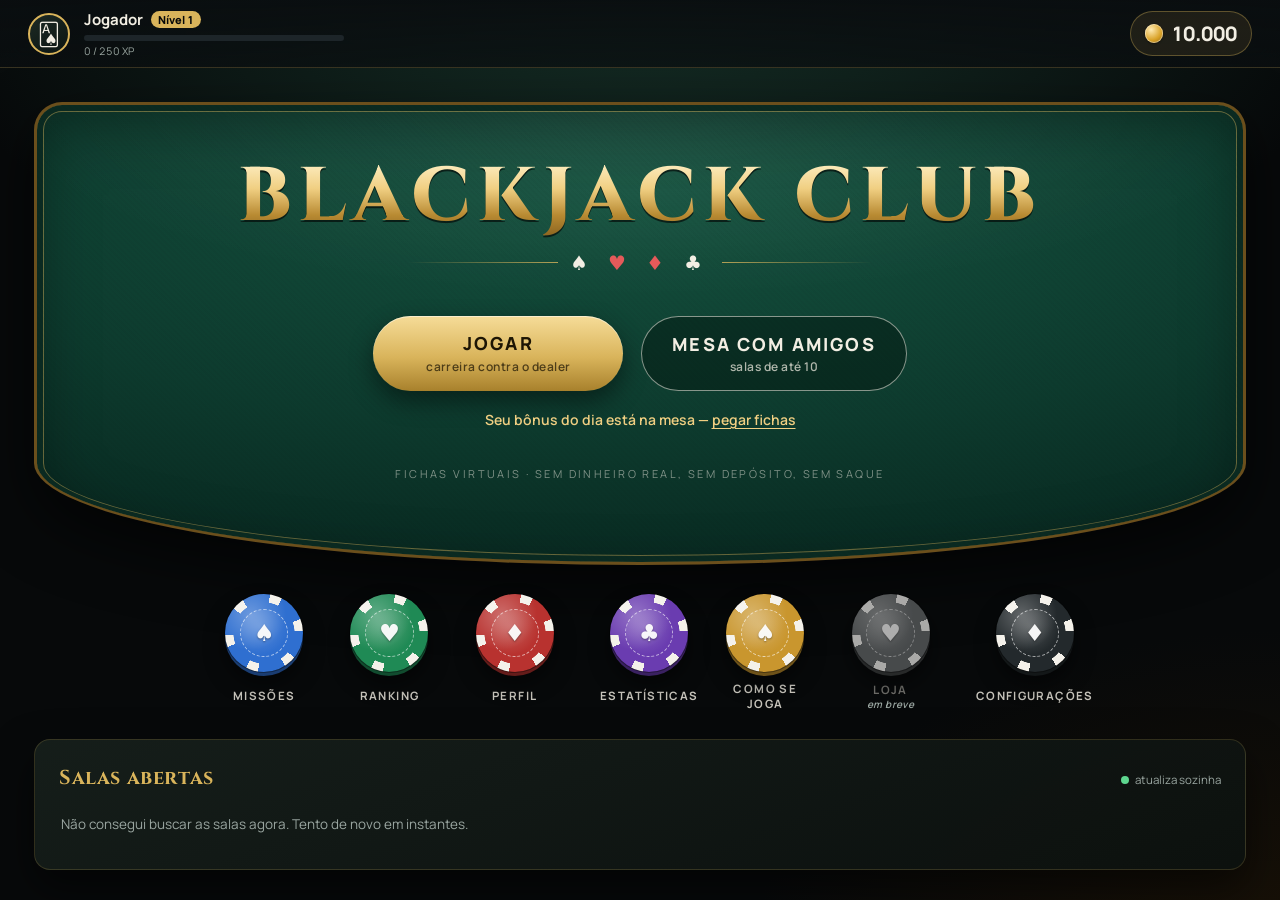
==== commit a022dbaa: "Menu em fichas de cassino no lugar da linha de texto Co-Authored-By: Claude Opus 5 <noreply@anthropi" ====
--- a/index.html
+++ b/index.html
@@ -38,7 +38,7 @@
         <button class="aviso-bonus" id="aviso-bonus" hidden></button>
         <div class="letreiro">Fichas virtuais · sem dinheiro real, sem depósito, sem saque</div>
       </div>
-      <nav class="cardapio" id="menu-grade"></nav>
+      <nav class="fichas-menu" id="menu-grade"></nav>
 
       <!-- Salas abertas já na entrada do jogo: quem chega vê onde tem mesa rolando. -->
       <div class="cartao">
@@ -54,7 +54,19 @@
   <!-- ------------------------------------------------------------ jogo -->
   <section class="tela" id="tela-jogo">
     <div class="mesa" id="mesa">
-      <div class="faixa-mesa"><b>BLACKJACK CLUB</b><span id="faixa-regras">BLACKJACK PAGA 3:2 · DEALER PARA NO 17</span></div>
+      <!-- O mesmo letreiro em arco da mesa online, entre o dealer e o jogador. -->
+      <svg class="pintura" viewBox="0 0 1000 640" preserveAspectRatio="xMidYMid slice" aria-hidden="true">
+        <defs>
+          <path id="arco-alto-carreira" d="M 175 300 Q 500 214 825 300"></path>
+          <path id="arco-baixo-carreira" d="M 250 344 Q 500 280 750 344"></path>
+        </defs>
+        <text class="texto-mesa grande">
+          <textPath href="#arco-alto-carreira" startOffset="50%" text-anchor="middle">BLACKJACK PAGA 3 PARA 2</textPath>
+        </text>
+        <text class="texto-mesa media">
+          <textPath href="#arco-baixo-carreira" startOffset="50%" text-anchor="middle" id="faixa-regras">APOSTA DE 50 A 500</textPath>
+        </text>
+      </svg>
 
       <div class="lado" id="lado-dealer">
         <div class="rotulo">Dealer <span id="valor-dealer"></span></div>
@@ -67,8 +79,8 @@
         <div class="maos" id="maos-jogador"></div>
         <div class="controles" id="controles">
           <div class="caixa-aposta" id="caixa-aposta">
-            <span class="rot">APOSTA</span>
-            <span class="vlr" id="valor-aposta">0</span>
+            <!-- O círculo de aposta pintado no feltro, na frente do jogador. -->
+            <div class="circulo-aposta"><span class="rot">APOSTA</span><span class="vlr" id="valor-aposta">0</span></div>
             <button class="botao discreto" id="btn-limpar">LIMPAR</button>
             <button class="botao discreto" id="btn-repetir">REPETIR</button>
             <button class="botao discreto" id="btn-dobrar-aposta">DOBRAR</button>
@@ -83,7 +95,7 @@
     <aside class="lateral">
       <div class="cartao" style="grid-template-rows:auto auto">
         <h2 id="titulo-mesa">Mesa</h2>
-        <div class="numeros" id="resumo-sessao"></div>
+        <div class="placa" id="resumo-sessao"></div>
       </div>
       <div class="cartao">
         <h2>Últimas rodadas</h2>
--- a/src/ui/estilo.css
+++ b/src/ui/estilo.css
@@ -219,34 +219,69 @@
   color: rgba(242,238,227,.5);
 }
 
-/* O resto da casa: uma linha de texto, sem caixa nem ícone. */
-.cardapio {
-  display: flex; flex-wrap: wrap; justify-content: center; align-items: center;
-  gap: 4px clamp(6px, 1.4vw, 14px);
-  padding: 2px 0 6px;
-}
-.item-cardapio {
-  position: relative; padding: 10px 8px;
-  font-size: 13px; font-weight: 700; letter-spacing: .16em; text-transform: uppercase;
-  color: rgba(242,238,227,.78);
-  transition: color .14s ease;
-}
-.item-cardapio:not(:last-child)::after {
-  content: '·'; position: absolute; right: calc(-1 * clamp(6px, 1.4vw, 14px) / 2 - 3px);
-  color: rgba(217,180,91,.6); letter-spacing: 0;
-}
-.item-cardapio:hover { color: var(--ouro-forte); }
-.item-cardapio.breve { color: rgba(242,238,227,.4); }
-.item-cardapio small { font-size: 10px; letter-spacing: .06em; text-transform: none; font-weight: 600; font-style: italic; }
-
-/* No celular o cardápio vira lista de duas colunas com filete entre as linhas. */
+/* O resto da casa: uma fileira de fichas de cassino embaixo da mesa. A borda tem os
+   "insertos" brancos de ficha de verdade; o miolo leva um naipe; a espessura vem de uma
+   sombra sólida mais escura embaixo. */
+.fichas-menu {
+  display: flex; flex-wrap: wrap; justify-content: center;
+  gap: clamp(14px, 2.4vw, 30px) clamp(12px, 2.6vw, 34px);
+  padding: 6px 0 4px;
+}
+.ficha-menu {
+  display: grid; justify-items: center; gap: 10px; width: 92px;
+  --lado: clamp(62px, 6.2vw, 78px);
+}
+.ficha-menu .disco {
+  position: relative; width: var(--lado); aspect-ratio: 1; border-radius: 50%;
+  display: grid; place-items: center;
+  background:
+    radial-gradient(circle, var(--cor) 0 55%, transparent 56%),
+    repeating-conic-gradient(from 9deg, #f4f1ea 0 18deg, var(--cor) 18deg 60deg);
+  box-shadow:
+    0 0 0 1px rgba(0,0,0,.35),
+    0 4px 0 color-mix(in srgb, var(--cor) 55%, #000),
+    0 12px 20px rgba(0,0,0,.5);
+  transition: transform .18s cubic-bezier(.2,.8,.3,1.3), box-shadow .18s ease;
+}
+/* Brilho de plástico por cima de tudo. */
+.ficha-menu .disco::after {
+  content: ''; position: absolute; inset: 0; border-radius: 50%; pointer-events: none;
+  background: radial-gradient(circle at 32% 26%, rgba(255,255,255,.28), transparent 46%);
+}
+.ficha-menu .miolo {
+  width: 62%; aspect-ratio: 1; border-radius: 50%;
+  display: grid; place-items: center;
+  border: 1.5px dashed rgba(255,255,255,.6);
+  background: radial-gradient(circle at 40% 35%, color-mix(in srgb, var(--cor) 80%, #fff), var(--cor) 70%);
+  color: rgba(255,255,255,.95); font-size: calc(var(--lado) * .3); line-height: 1;
+  text-shadow: 0 1px 2px rgba(0,0,0,.4);
+}
+.ficha-menu .nome {
+  font-size: 11.5px; font-weight: 700; letter-spacing: .12em; text-transform: uppercase;
+  color: rgba(242,238,227,.82); text-align: center; line-height: 1.3;
+}
+.ficha-menu .nome small {
+  display: block; font-size: 10px; font-weight: 600; letter-spacing: .04em;
+  text-transform: none; font-style: italic; color: var(--cinza);
+}
+.ficha-menu:hover .disco {
+  transform: translateY(-6px) rotate(-14deg);
+  box-shadow:
+    0 0 0 1px rgba(0,0,0,.35),
+    0 4px 0 color-mix(in srgb, var(--cor) 55%, #000),
+    0 20px 26px rgba(0,0,0,.55);
+}
+.ficha-menu:hover .nome { color: var(--ouro-forte); }
+.ficha-menu.breve .disco { filter: saturate(.35) brightness(.7); }
+.ficha-menu.breve .nome { color: rgba(242,238,227,.45); }
+
+/* No celular: quatro fichas na primeira linha, três na segunda, centradas. */
 @media (max-width: 560px) {
   .mesa-entrada { border-radius: 22px 22px 50% 50% / 22px 22px 12% 12%; }
   .acao-entrada { width: 100%; }
-  .cardapio { display: grid; grid-template-columns: 1fr 1fr; gap: 0; }
-  .item-cardapio { padding: 14px 6px; border-bottom: 1px solid rgba(217,180,91,.14); }
-  .item-cardapio::after { display: none; }
-  .item-cardapio:last-child:nth-child(odd) { grid-column: 1 / -1; border-bottom: 0; }
+  .fichas-menu { gap: 18px 6px; }
+  .ficha-menu { width: calc((100% - 18px) / 4); --lado: 60px; }
+  .ficha-menu .nome { font-size: 10px; letter-spacing: .06em; }
 }
 
 /* ------------------------------------------------------------- mesa/jogo */
@@ -270,32 +305,34 @@
   padding: clamp(8px, 1.6vh, 18px) clamp(10px, 2vw, 22px) clamp(10px, 2vh, 18px);
   background:
     radial-gradient(120% 78% at 50% 6%, var(--feltro-claro) 0%, var(--feltro) 46%, #071f18 100%);
-  border: 2px solid rgba(217, 180, 91, .28);
-  border-radius: clamp(18px, 3vw, 34px);
-  box-shadow: inset 0 0 90px rgba(0,0,0,.5), var(--sombra);
+  /* Mesa de verdade: topo reto do lado do dealer, base curva do lado do jogador, e o
+     trilho em volta (madeira escura + filete dourado), igual à mesa do menu. */
+  border: 3px solid #6b4f1c;
+  border-radius: 26px 26px 50% 50% / 26px 26px 16% 16%;
+  box-shadow:
+    inset 0 0 0 6px #0a2a21,
+    inset 0 0 0 7px rgba(217,180,91,.4),
+    inset 0 0 110px rgba(0,0,0,.5),
+    var(--sombra);
   overflow: hidden;
 }
 @media (max-width: 1099px) { .mesa { border-radius: 0; border-left: 0; border-right: 0; } }
 
+/* Trama do feltro. */
 .mesa::after {
-  content: ''; position: absolute; inset: 14px;
-  border: 1px solid rgba(217, 180, 91, .16); border-radius: inherit; pointer-events: none;
-}
-
-.faixa-mesa {
-  position: absolute; left: 50%; top: 42%; transform: translate(-50%, -50%);
-  text-align: center; pointer-events: none; opacity: .18;
-}
-.faixa-mesa b { font-family: var(--fonte-titulo); font-size: clamp(17px, 2.9vw, 30px); letter-spacing: 5px; color: var(--ouro-forte); }
-.faixa-mesa span { display: block; font-size: clamp(10px, 1.4vw, 13px); letter-spacing: 3px; color: var(--creme); }
+  content: ''; position: absolute; inset: 0; pointer-events: none; opacity: .5;
+  background: repeating-linear-gradient(45deg, rgba(0,0,0,.05) 0 2px, transparent 2px 4px);
+}
+.mesa > .pintura { z-index: 0; }
+.mesa > :not(.pintura) { position: relative; z-index: 1; }
+/* No celular o miolo vira painel de números e o letreiro sairia cortado. */
+@media (max-width: 1099px) { .mesa > .pintura { display: none; } }
 
 /* O miolo da mesa: em tela larga ele fica limpo, porque a lateral já mostra os
    números. Em celular, onde não existe lateral, esse espaço vira o painel. */
 .meio { display: grid; place-items: center; min-height: 0; z-index: 2; }
 .tiras { display: none; gap: 8px; flex-wrap: wrap; justify-content: center; max-width: 92%; }
 @media (max-width: 1099px) { .tiras { display: flex; } }
-/* No celular as pílulas ocupam o miolo, então a marca d'água sai de cena. */
-@media (max-width: 1099px) { .faixa-mesa { display: none; } }
 .pilula {
   display: inline-flex; align-items: baseline; gap: 5px;
   font-size: 11.5px; color: rgba(242,238,227,.66);
@@ -461,6 +498,32 @@
 .caixa-aposta .rot { font-size: 11px; letter-spacing: 2px; color: var(--cinza); }
 .caixa-aposta .vlr { font-size: clamp(17px, 2.6vw, 23px); font-weight: 800; color: var(--ouro-forte); }
 
+/* Carreira: a aposta mora num círculo pintado no feltro. LIMPAR de um lado,
+   REPETIR e DOBRAR do outro, como texto — o círculo é o que importa. */
+#caixa-aposta {
+  display: grid; grid-template-columns: 1fr auto 1fr; align-items: center; gap: 4px 18px;
+  background: none; border: 0; padding: 0; border-radius: 0;
+}
+#caixa-aposta .circulo-aposta {
+  grid-column: 2; grid-row: 1 / span 2;
+  width: clamp(84px, 11vh, 104px); aspect-ratio: 1; border-radius: 50%;
+  display: grid; place-content: center; justify-items: center; gap: 1px;
+  border: 2px solid rgba(242,238,227,.5);
+  box-shadow: 0 0 0 5px rgba(0,0,0,.12), inset 0 0 0 5px rgba(0,0,0,.12), inset 0 0 0 6px rgba(242,238,227,.18);
+  background: radial-gradient(circle, rgba(0,0,0,.18), rgba(0,0,0,.05));
+}
+#caixa-aposta .rot { font-size: 9.5px; letter-spacing: .24em; color: rgba(242,238,227,.6); }
+#caixa-aposta .vlr { font-size: clamp(18px, 2.6vh, 24px); line-height: 1.05; }
+#caixa-aposta .botao {
+  min-height: 30px; padding: 0 4px; border: 0; background: none; box-shadow: none;
+  font-size: 11.5px; letter-spacing: .16em; color: rgba(242,238,227,.75);
+}
+#caixa-aposta .botao:hover:not(:disabled) { color: var(--ouro-forte); transform: none; box-shadow: none; }
+#caixa-aposta .botao:disabled { opacity: .3; }
+#btn-limpar { grid-column: 1; grid-row: 1 / span 2; justify-self: end; }
+#btn-repetir { grid-column: 3; grid-row: 1; justify-self: start; align-self: end; }
+#btn-dobrar-aposta { grid-column: 3; grid-row: 2; justify-self: start; align-self: start; }
+
 .dica { font-size: 12px; color: rgba(242,238,227,.6); text-align: center; min-height: 16px; }
 
 /* ------------------------------------------------------------- lateral */
@@ -468,12 +531,28 @@
 .lateral { display: none; min-height: 0; grid-template-rows: auto 1fr; gap: 14px; }
 @media (min-width: 1100px) { .lateral { display: grid; } }
 .lateral .cartao { overflow: hidden; display: grid; grid-template-rows: auto 1fr; min-height: 0; }
-.lista-rolagem { overflow-y: auto; display: grid; gap: 8px; align-content: start; padding-right: 4px; }
+
+/* Placa da mesa: uma linha por número, rótulo à esquerda e valor à direita. */
+.placa > div {
+  display: flex; justify-content: space-between; align-items: baseline;
+  padding: 9px 2px; border-bottom: 1px solid rgba(217,180,91,.12);
+  font-size: 13.5px; color: var(--cinza);
+}
+.placa > div:last-child { border-bottom: 0; }
+.placa b { font-size: 16px; color: var(--creme); }
+.placa b.mais { color: var(--verde); }
+.placa b.menos { color: var(--vermelho); }
+
+.lista-rolagem {
+  overflow-y: auto; display: grid; gap: 0; align-content: start; padding-right: 4px;
+  scrollbar-width: thin; scrollbar-color: rgba(217,180,91,.35) transparent;
+}
 
 .linha-hist {
-  display: grid; grid-template-columns: 1fr auto; gap: 4px 10px;
-  padding: 9px 11px; border-radius: 10px;
-  background: rgba(255,255,255,.035); border-left: 3px solid var(--cinza);
+  display: grid; grid-template-columns: 1fr auto; gap: 3px 10px;
+  padding: 9px 2px 9px 12px; border-radius: 0;
+  background: none; border-left: 2px solid var(--cinza);
+  border-bottom: 1px solid rgba(217,180,91,.1);
   font-size: 12.5px;
 }
 .linha-hist.ganhou { border-left-color: var(--verde); }
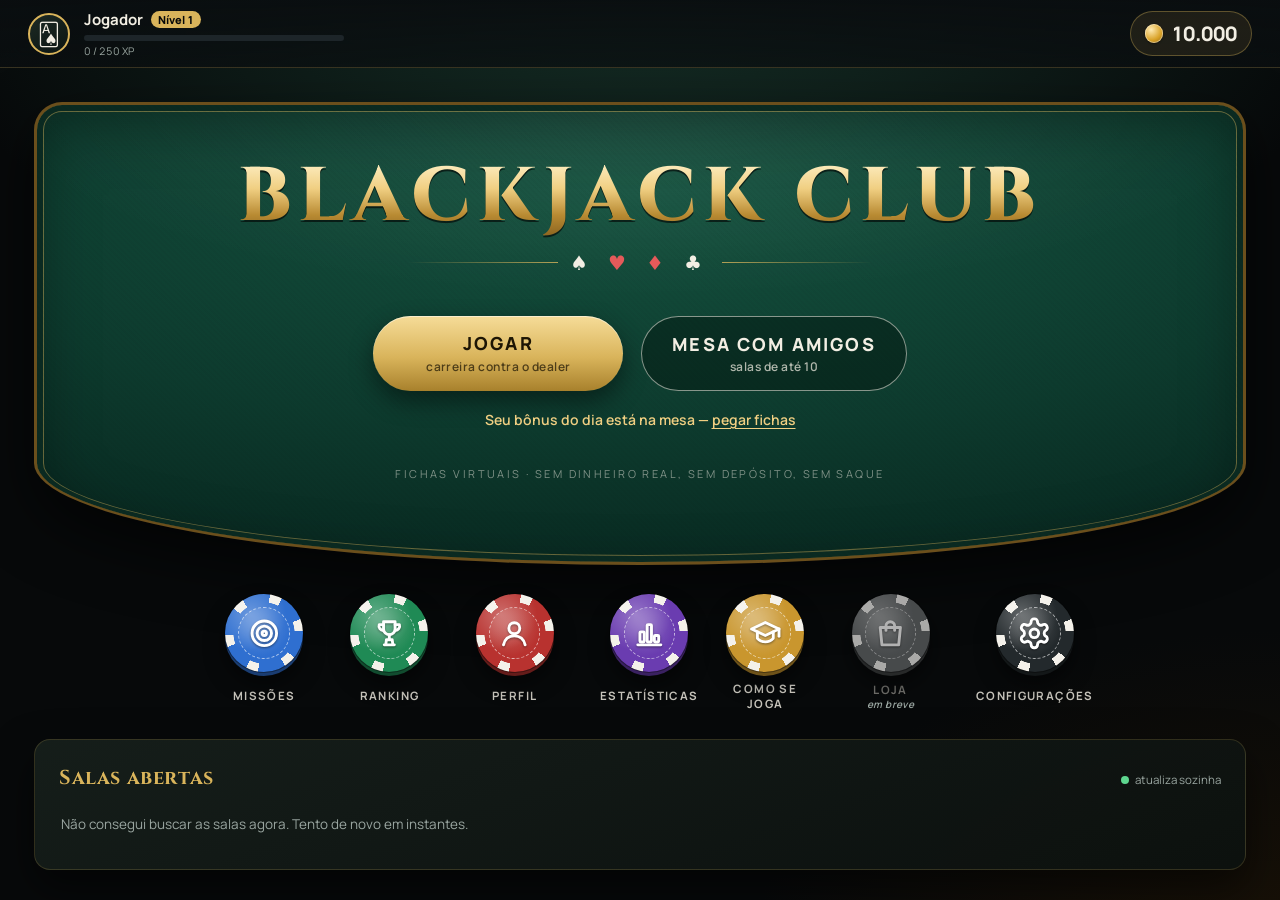
==== commit 9aa2097d: "Missoes: bonus em pilhas de fichas, missoes com anel de progresso, conquistas em vitrine de medalhas" ====
--- a/index.html
+++ b/index.html
@@ -119,7 +119,7 @@
     <div class="folha">
       <div class="cartao">
         <h2>Bônus diário</h2>
-        <div class="trilha" id="trilha-bonus"></div>
+        <div class="pilhas" id="trilha-bonus"></div>
         <div class="linha-botoes" style="margin-top:16px">
           <button class="botao ouro" id="btn-bonus">RESGATAR</button>
         </div>
@@ -128,7 +128,7 @@
         <div class="cartao"><h2>Missões diárias</h2><div id="missoes-diarias"></div></div>
         <div class="cartao"><h2>Missões semanais</h2><div id="missoes-semanais"></div></div>
       </div>
-      <div class="cartao"><h2>Conquistas</h2><div id="lista-conquistas"></div></div>
+      <div class="cartao"><h2>Conquistas</h2><div class="vitrine" id="lista-conquistas"></div></div>
     </div>
   </section>
 
--- a/src/ui/estilo.css
+++ b/src/ui/estilo.css
@@ -249,13 +249,13 @@
   background: radial-gradient(circle at 32% 26%, rgba(255,255,255,.28), transparent 46%);
 }
 .ficha-menu .miolo {
-  width: 62%; aspect-ratio: 1; border-radius: 50%;
+  width: 66%; aspect-ratio: 1; border-radius: 50%;
   display: grid; place-items: center;
   border: 1.5px dashed rgba(255,255,255,.6);
   background: radial-gradient(circle at 40% 35%, color-mix(in srgb, var(--cor) 80%, #fff), var(--cor) 70%);
-  color: rgba(255,255,255,.95); font-size: calc(var(--lado) * .3); line-height: 1;
-  text-shadow: 0 1px 2px rgba(0,0,0,.4);
-}
+  color: #fff; line-height: 1;
+}
+.ficha-menu .miolo svg { width: 70%; height: 70%; stroke-width: 2; filter: drop-shadow(0 1px 1px rgba(0,0,0,.45)); }
 .ficha-menu .nome {
   font-size: 11.5px; font-weight: 700; letter-spacing: .12em; text-transform: uppercase;
   color: rgba(242,238,227,.82); text-align: center; line-height: 1.3;
@@ -661,15 +661,130 @@
 .mesa-item small { display: block; color: var(--cinza); font-size: 12.5px; margin-top: 3px; }
 .mesa-item .req { font-size: 11.5px; color: var(--ouro-forte); }
 
-.trilha { display: flex; gap: 8px; flex-wrap: wrap; }
-.dia {
-  flex: 1 1 88px; padding: 12px 8px; border-radius: 12px; text-align: center;
-  background: rgba(255,255,255,.04); border: 1px solid rgba(242,238,227,.1);
-}
-.dia.passou { border-color: rgba(94,214,143,.5); background: rgba(94,214,143,.1); }
-.dia.hoje { border-color: var(--ouro); background: rgba(217,180,91,.14); }
-.dia span { display: block; font-size: 11px; color: var(--cinza); }
-.dia b { font-size: 15px; color: var(--ouro-forte); }
+/* Bônus diário: sete pilhas de fichas vistas de lado, uma ficha a mais por dia. */
+.pilhas {
+  display: grid; grid-template-columns: repeat(7, minmax(0, 1fr)); gap: 8px;
+  align-items: end; padding: 6px 0 4px;
+}
+.pilha-bonus { display: grid; justify-items: center; gap: 6px; text-align: center; }
+.pilha-bonus .monte {
+  display: flex; flex-direction: column-reverse; align-items: center;
+  height: 86px; justify-content: flex-start; padding-bottom: 4px;
+  position: relative;
+}
+/* Cada ficha de lado: faixa colorida com os insertos brancos da borda. */
+.pilha-bonus .monte i {
+  display: block; width: 50px; height: 9px; border-radius: 5px / 4px;
+  margin-top: -1px;
+  background:
+    linear-gradient(180deg, rgba(255,255,255,.18), rgba(0,0,0,.28)),
+    repeating-linear-gradient(90deg, var(--c) 0 8px, #f1ede4 8px 12px);
+  box-shadow: 0 1px 0 rgba(0,0,0,.45);
+}
+/* A face de cima da ficha do topo. */
+.pilha-bonus .monte i:last-child {
+  height: 14px; border-radius: 50%;
+  background:
+    radial-gradient(ellipse at 50% 50%, var(--c) 0 48%, transparent 50%),
+    repeating-conic-gradient(from 8deg, #f1ede4 0 16deg, var(--c) 16deg 45deg);
+}
+.pilha-bonus .dia-rot { font-size: 10.5px; font-weight: 700; letter-spacing: .14em; color: var(--cinza); }
+.pilha-bonus b { font-size: 14.5px; color: var(--creme); }
+.pilha-bonus.passou .monte { opacity: .38; filter: saturate(.5); }
+.pilha-bonus.passou .dia-rot { color: var(--verde); }
+.pilha-bonus.passou b { color: var(--cinza); }
+/* Hoje: um foco de luz na mesa, embaixo da pilha. */
+.pilha-bonus.hoje .monte::before {
+  content: ''; position: absolute; left: 50%; bottom: -6px; width: 84px; height: 26px;
+  transform: translateX(-50%); border-radius: 50%;
+  background: radial-gradient(ellipse, rgba(240,207,130,.5), transparent 70%);
+}
+.pilha-bonus.hoje .dia-rot { color: var(--ouro-forte); }
+.pilha-bonus.hoje b { color: var(--ouro-forte); font-size: 16px; }
+.pilha-bonus:not(.passou):not(.hoje) .monte { opacity: .7; }
+@media (max-width: 560px) {
+  .pilhas { gap: 2px; }
+  .pilha-bonus .monte i { width: 38px; }
+  .pilha-bonus b { font-size: 12px; }
+  .pilha-bonus .dia-rot { font-size: 9px; letter-spacing: .06em; }
+}
+
+/* Missões: linhas soltas com um anel de progresso. */
+.missao {
+  display: grid; grid-template-columns: auto 1fr auto; align-items: center; gap: 14px;
+  padding: 12px 2px;
+}
+.missao + .missao { border-top: 1px solid rgba(217,180,91,.1); }
+.missao .anel {
+  width: 50px; height: 50px; border-radius: 50%; display: grid; place-items: center;
+  background: conic-gradient(var(--ouro) var(--p), rgba(242,238,227,.1) 0);
+}
+.missao .anel > span {
+  width: 42px; height: 42px; border-radius: 50%; display: grid; place-items: center;
+  background: #111a16; color: var(--ouro-forte);
+}
+.missao .anel svg { width: 22px; height: 22px; }
+.missao .anel em, .medalha em {
+  font-style: normal; font-family: var(--fonte-titulo); font-weight: 800; font-size: 15px; letter-spacing: .02em;
+}
+.missao .o-que b { display: block; font-size: 14.5px; }
+.missao .o-que small { color: var(--cinza); font-size: 12px; }
+.missao .paga-quanto { font-weight: 800; font-size: 14px; color: var(--ouro-forte); white-space: nowrap; display: flex; align-items: center; gap: 6px; }
+.missao.paga .anel { background: conic-gradient(var(--verde) 100%, transparent 0); }
+.missao.paga .anel > span { color: var(--verde); }
+.missao.paga .o-que small { color: var(--verde); }
+.missao.paga .paga-quanto { color: var(--cinza); text-decoration: line-through; }
+
+/* Conquistas: vitrine de medalhas com fita. */
+.vitrine {
+  /* Cinco por linha: as dez conquistas fecham em duas prateleiras iguais. */
+  display: grid; grid-template-columns: repeat(5, minmax(0, 1fr)); gap: 22px 12px;
+  padding-top: 4px;
+}
+@media (max-width: 560px) {
+  .vitrine { gap: 18px 4px; }
+  .medalha .disco { width: 52px; height: 52px; }
+  .medalha .disco svg { width: 22px; height: 22px; }
+  .medalha em { font-size: 13px; }
+  .medalha b { font-size: 10.5px; }
+  .medalha small { font-size: 10.5px; }
+}
+.medalha { display: grid; justify-items: center; text-align: center; gap: 4px; position: relative; }
+.medalha .fita {
+  width: 34px; height: 26px; margin-bottom: -8px; z-index: 0;
+  background: linear-gradient(90deg, #7a1f1f 0 33%, #e9e3d3 33% 67%, #7a1f1f 67%);
+  clip-path: polygon(0 0, 100% 0, 100% 100%, 50% 72%, 0 100%);
+  filter: saturate(.25) brightness(.55);
+}
+.medalha .disco {
+  position: relative; z-index: 1;
+  width: 66px; height: 66px; border-radius: 50%; display: grid; place-items: center;
+  color: #5d5a52;
+  background:
+    radial-gradient(circle, #3a3d3a 0 58%, #2a2d2b 60% 64%, transparent 65%),
+    repeating-conic-gradient(#474a47 0 4deg, #2f322f 4deg 8deg);
+  box-shadow: 0 6px 14px rgba(0,0,0,.45);
+}
+.medalha .disco svg { width: 28px; height: 28px; }
+.medalha em { font-size: 17px; }
+.medalha .cadeado {
+  position: absolute; right: -4px; bottom: -2px; width: 24px; height: 24px; border-radius: 50%;
+  display: grid; place-items: center; background: #151c19; border: 1px solid rgba(242,238,227,.2); color: var(--cinza);
+}
+.medalha .cadeado svg { width: 13px; height: 13px; }
+.medalha b { font-size: 12.5px; line-height: 1.3; color: rgba(242,238,227,.55); margin-top: 6px; }
+.medalha small { font-size: 12px; color: var(--cinza); display: flex; align-items: center; gap: 5px; font-weight: 700; }
+.medalha.ganha .fita { filter: none; }
+.medalha.ganha .disco {
+  color: #5a3d0a;
+  background:
+    radial-gradient(circle at 38% 32%, #fff3c4 0 8%, transparent 30%),
+    radial-gradient(circle, #f0cf82 0 54%, #b8892f 58% 63%, transparent 64%),
+    repeating-conic-gradient(#e2b85c 0 4deg, #a57a26 4deg 8deg);
+  box-shadow: 0 6px 18px rgba(217,180,91,.28), 0 6px 14px rgba(0,0,0,.45);
+}
+.medalha.ganha b { color: var(--creme); }
+.medalha.ganha small { color: var(--ouro-forte); }
 
 .opcao { display: flex; align-items: center; justify-content: space-between; gap: 14px; padding: 12px 0; }
 .opcao + .opcao { border-top: 1px solid rgba(242,238,227,.08); }
